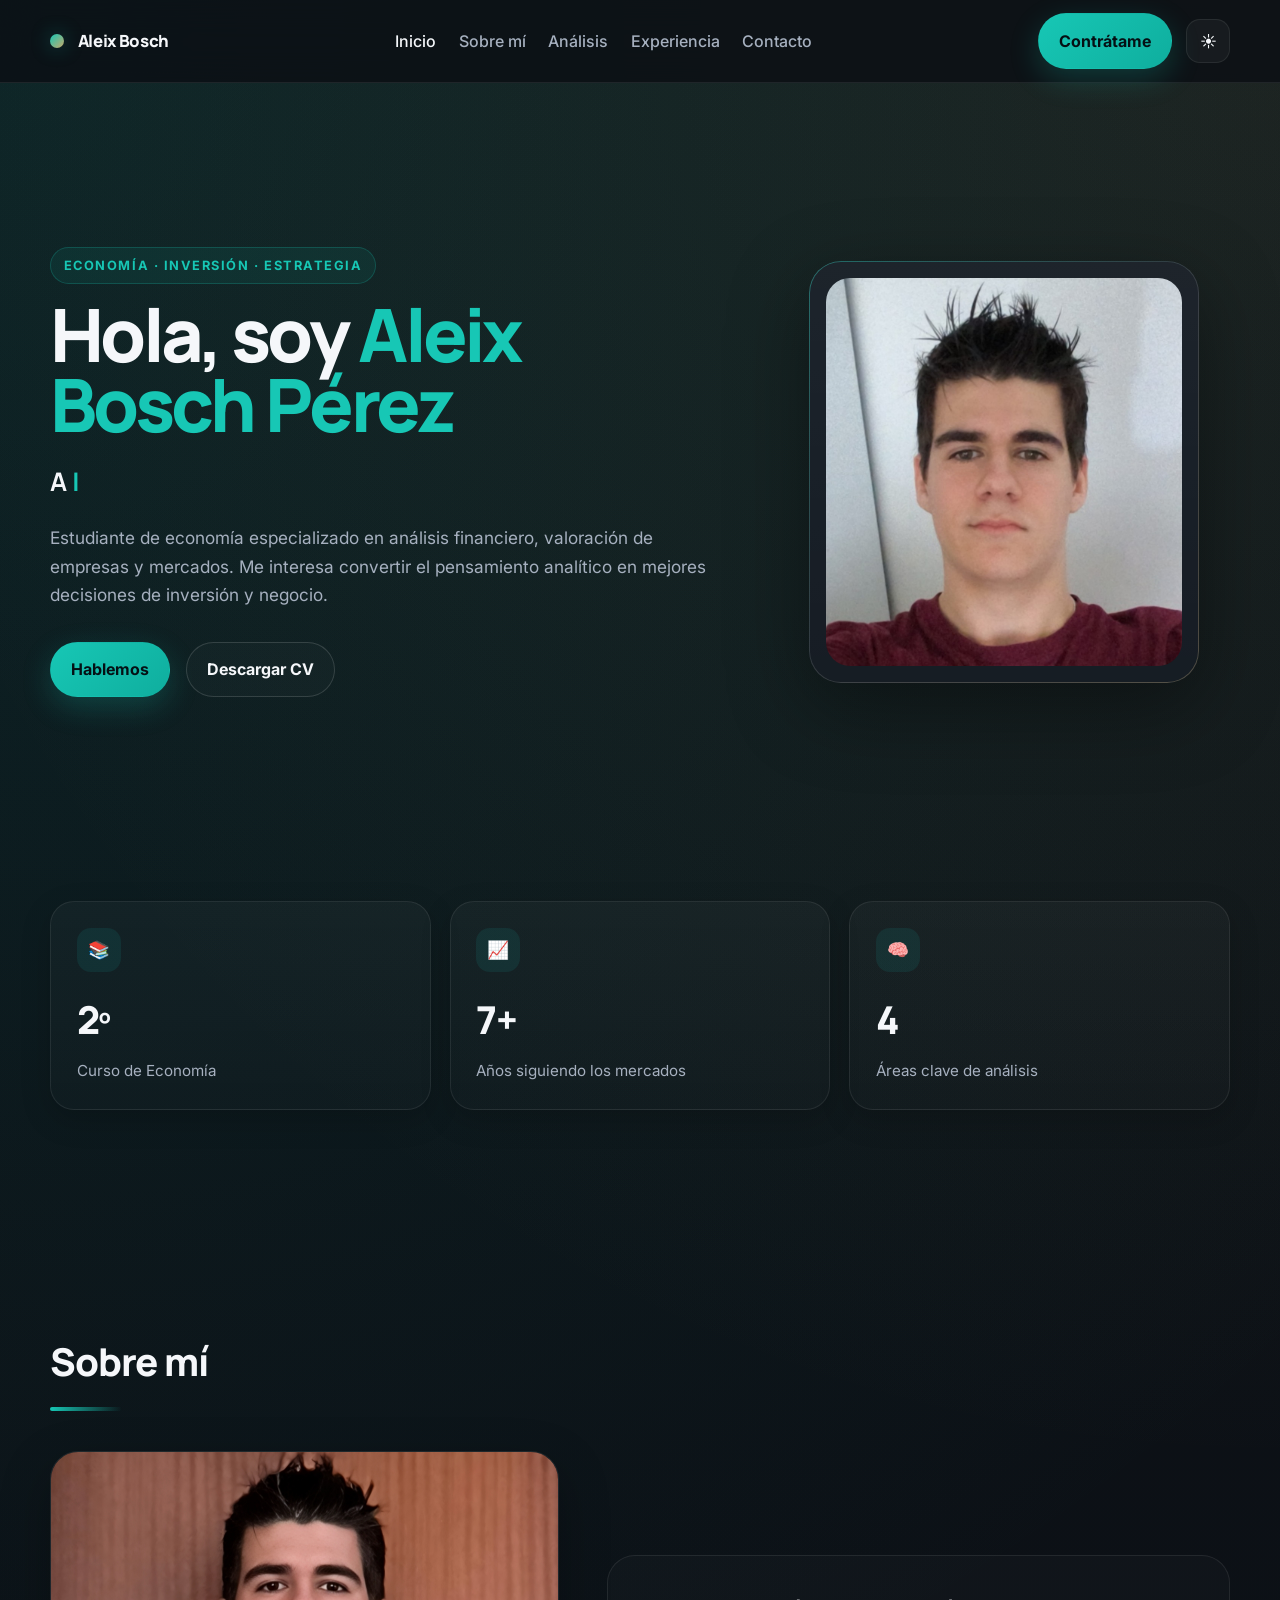
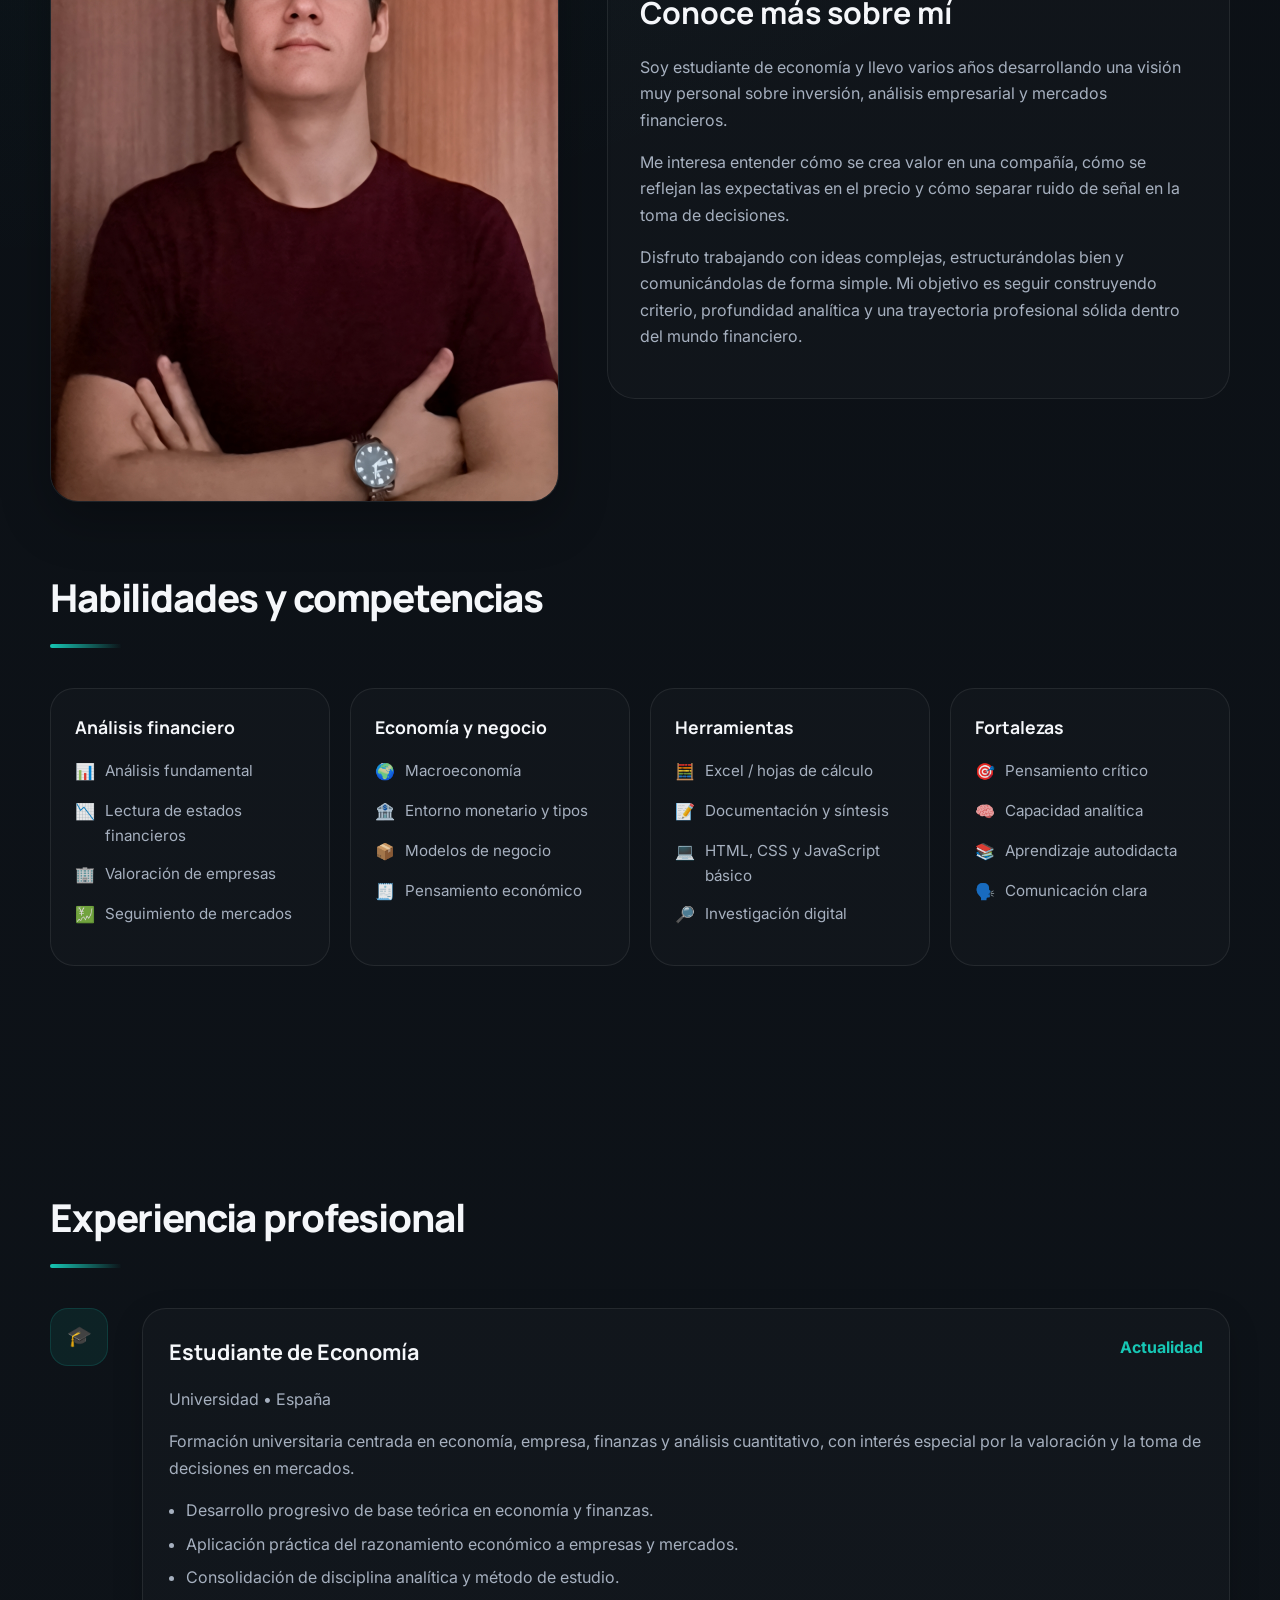
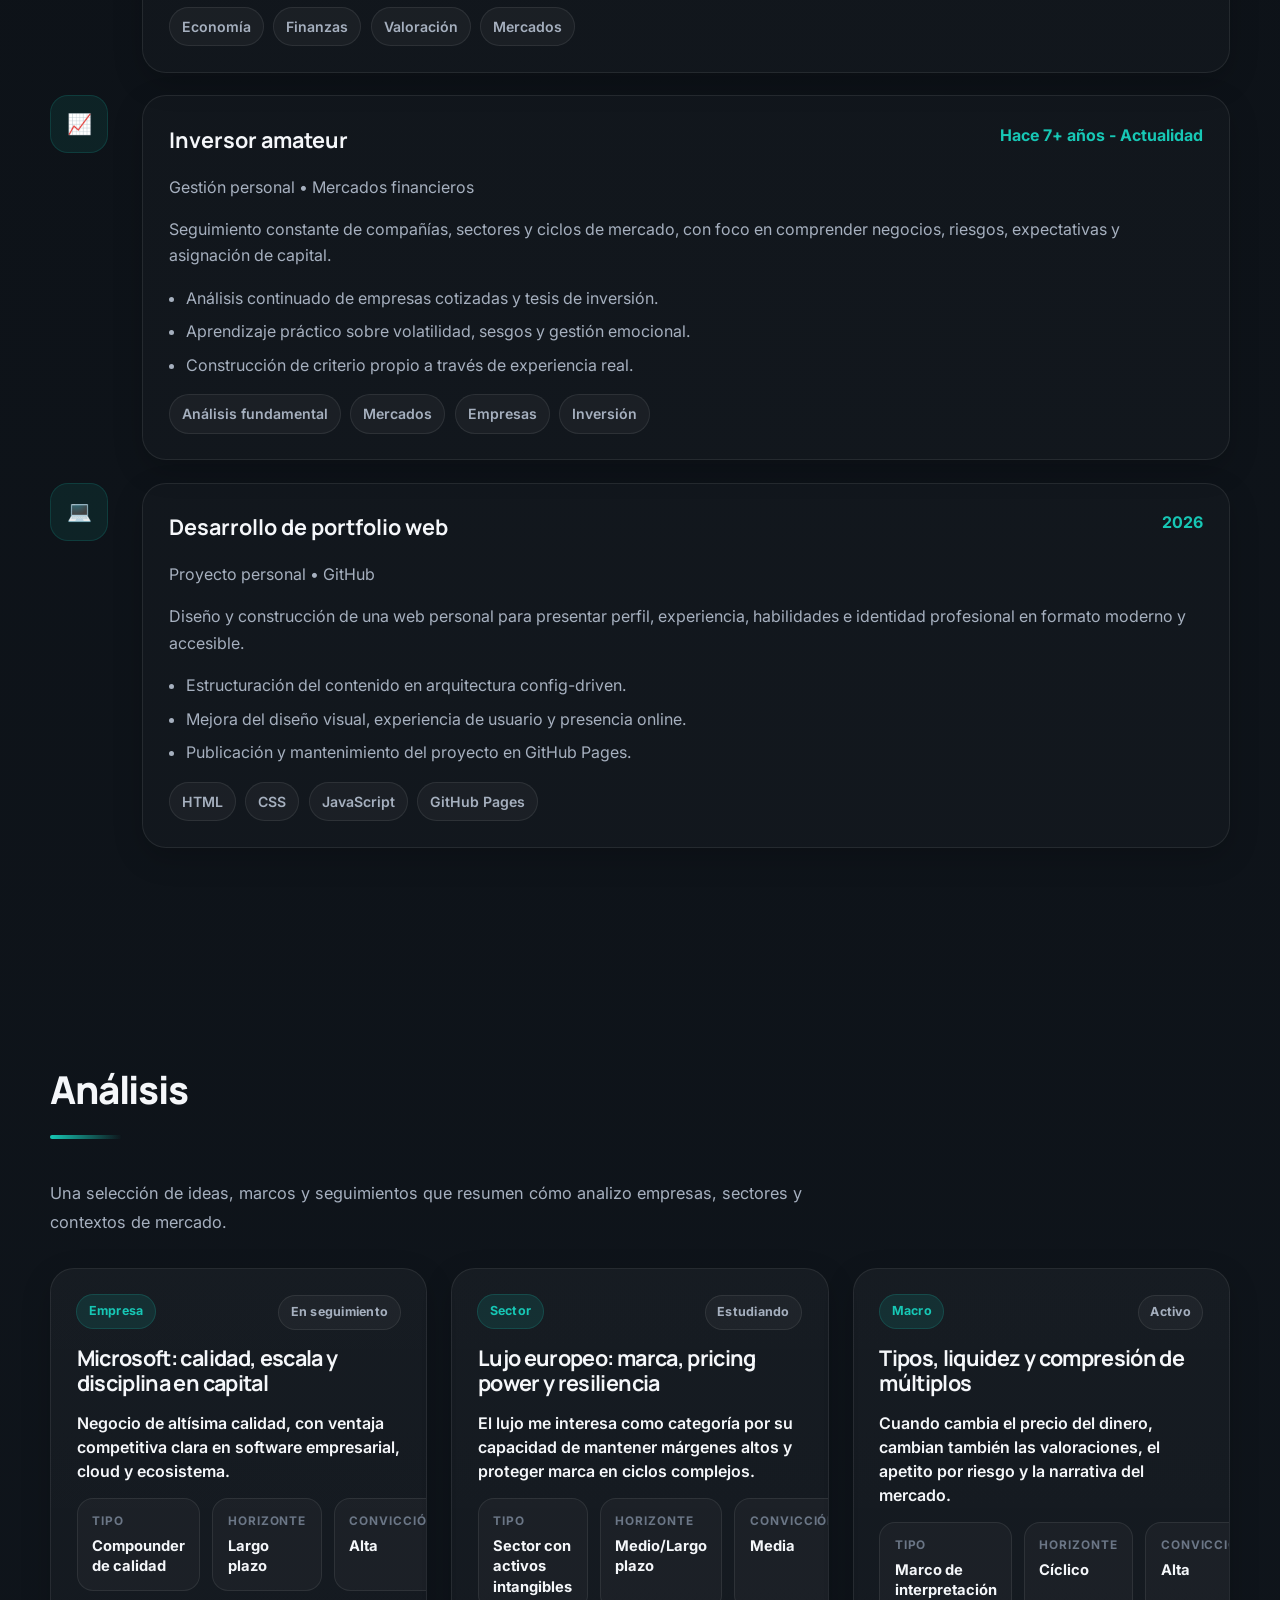
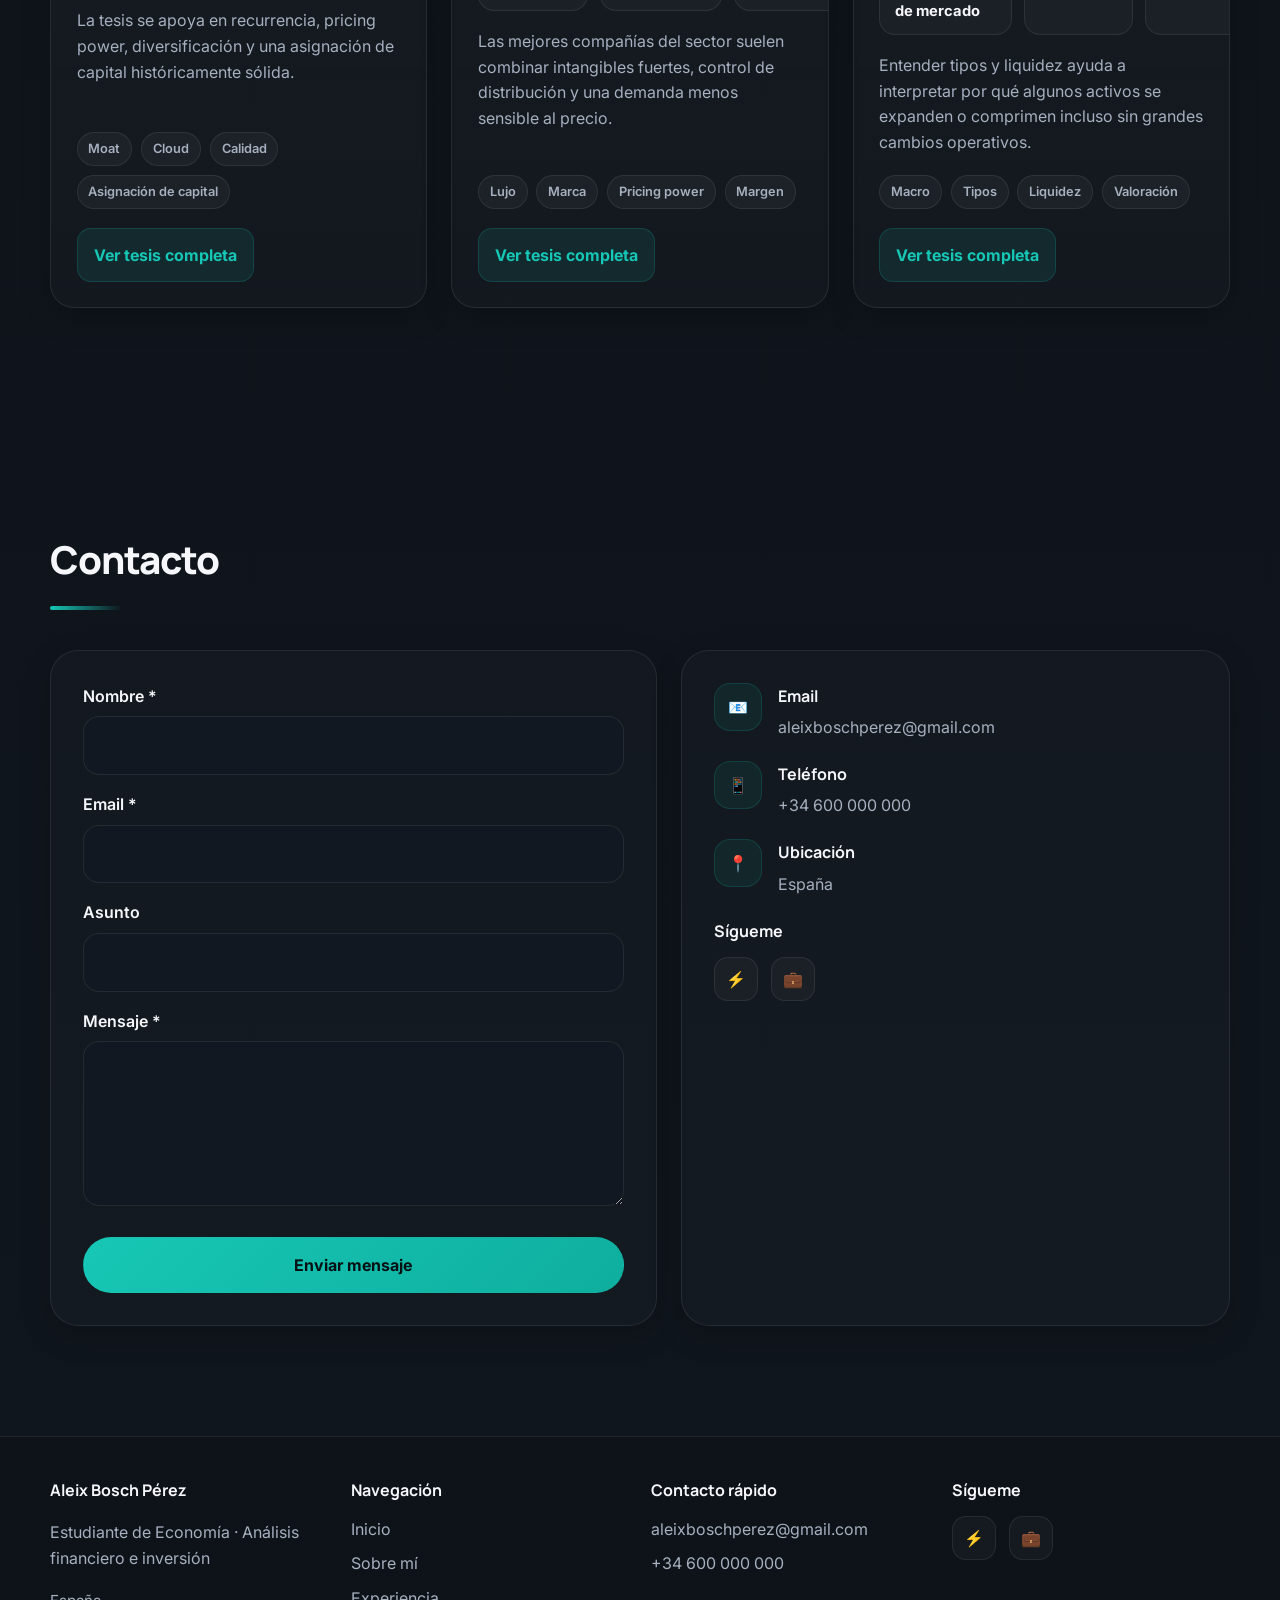
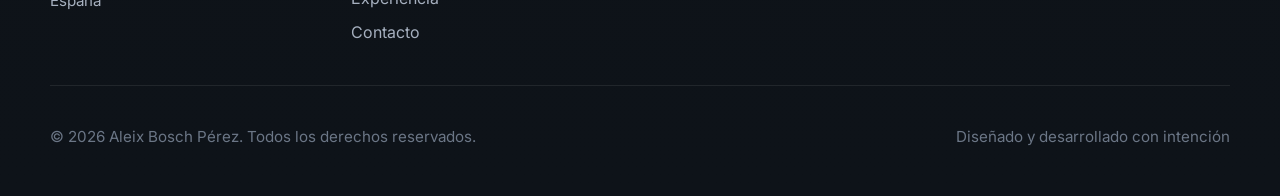
==== index.html @ f9248f11 "Add files via upload" ====
<!DOCTYPE html>
<html lang="es">
<head>
    <meta charset="UTF-8">
    <meta name="viewport" content="width=device-width, initial-scale=1.0">

    <!-- SEO -->
    <meta
        name="description"
        content="Aleix Bosch Pérez - Economista e Inversor especializado en análisis financiero, valoración de empresas y mercados."
    >
    <meta
        name="keywords"
        content="economista, inversor, análisis financiero, análisis fundamental, valoración de empresas, mercados financieros, portfolio, Aleix Bosch"
    >
    <meta name="author" content="Aleix Bosch Pérez">
    <meta name="robots" content="index, follow">

    <!-- Open Graph -->
    <meta property="og:title" content="Aleix Bosch Pérez - Economista e Inversor">
    <meta
        property="og:description"
        content="Portfolio profesional de Aleix Bosch Pérez. Economía, inversión, análisis empresarial y proyectos digitales."
    >
    <meta
        property="og:image"
        content="https://aleixbbpp.github.io/CURRICULUMWEB2/assets/images/avatar.jpg"
    >
    <meta property="og:url" content="https://aleixbbpp.github.io/CURRICULUMWEB2/">
    <meta property="og:type" content="website">
    <meta property="og:locale" content="es_ES">

    <!-- Twitter Card -->
    <meta name="twitter:card" content="summary_large_image">
    <meta name="twitter:title" content="Aleix Bosch Pérez - Portfolio Profesional">
    <meta
        name="twitter:description"
        content="Economista e inversor especializado en análisis financiero y mercados."
    >
    <meta
        name="twitter:image"
        content="https://aleixbbpp.github.io/CURRICULUMWEB2/assets/images/avatar.jpg"
    >

    <title>Aleix Bosch Pérez - Economista e Inversor | Portfolio Profesional</title>

    <!-- Google Fonts -->
    <link rel="preconnect" href="https://fonts.googleapis.com">
    <link rel="preconnect" href="https://fonts.gstatic.com" crossorigin>
    <link
        href="https://fonts.googleapis.com/css2?family=Inter:wght@400;500;600;700;800&family=Manrope:wght@500;600;700;800&display=swap"
        rel="stylesheet"
    >

    <!-- AOS -->
    <link href="https://unpkg.com/aos@2.3.1/dist/aos.css" rel="stylesheet">

    <!-- CSS -->
    <link rel="stylesheet" href="css/styles.css">
</head>
<body class="theme-premium">

    <!-- LOADER -->
    <div id="loader" class="loader" aria-hidden="true">
        <div class="spinner"></div>
    </div>

    <!-- PROGRESS BAR -->
    <div class="scroll-progress" id="scroll-progress"></div>

    <!-- NAVBAR -->
    <nav id="navbar" class="navbar">
        <div class="container">
            <a href="#home" class="logo" aria-label="Ir al inicio">
                <span class="logo-mark"></span>
                <span class="logo-text">Aleix Bosch</span>
            </a>

            <button
                class="menu-toggle"
                id="menu-toggle"
                aria-label="Abrir menú"
                aria-expanded="false"
                aria-controls="nav-menu"
            >
                <span></span>
                <span></span>
                <span></span>
            </button>

            <ul class="nav-menu" id="nav-menu">
                <li><a href="#home" class="nav-link">Inicio</a></li>
                <li><a href="#about" class="nav-link">Sobre mí</a></li>
                <li><a href="#analysis" class="nav-link">Análisis</a></li>
                <li><a href="#experience" class="nav-link">Experiencia</a></li>
                <li><a href="#contact" class="nav-link">Contacto</a></li>
            </ul>

            <div class="nav-actions">
                <a href="#contact" class="btn-nav-cta">Contrátame</a>
                <button class="theme-toggle" id="theme-toggle" aria-label="Cambiar tema">
                    <span class="theme-icon">🌙</span>
                </button>
            </div>
        </div>
    </nav>

    <!-- MAIN -->
    <main id="main-content">

        <!-- HERO -->
        <section id="home" class="section section-home">
            <div class="container">
                <div
                    class="hero-content"
                    id="hero-content"
                    data-aos="fade-up"
                    data-aos-duration="900"
                >
                    <!-- main.js renderiza aquí -->
                </div>
            </div>
        </section>

        <!-- STATS -->
        <section class="section section-stats">
            <div class="container">
                <div class="stats-grid" id="stats-grid">
                    <!-- main.js renderiza aquí -->
                </div>
            </div>
        </section>

        <!-- ABOUT -->
        <section id="about" class="section section-about">
            <div class="container">
                <h2 class="section-title" data-aos="fade-up">Sobre mí</h2>
                <div id="about-content">
                    <!-- main.js renderiza aquí -->
                </div>
            </div>
        </section>

        <!-- EXPERIENCE -->
        <section id="experience" class="section section-experience">
            <div class="container">
                <h2 class="section-title" data-aos="fade-up">Experiencia profesional</h2>
                <div id="experience-content">
                    <!-- main.js renderiza aquí -->
                </div>
            </div>
        </section>
        <!-- ANALYSIS -->
        <section id="analysis" class="section section-analysis">
            <div class="container">
                <h2 class="section-title" data-aos="fade-up">Análisis</h2>
                <div id="analysis-content">
                    <!-- main.js renderiza aquí -->
                </div>
            </div>
        </section>
        <!-- CONTACT -->
        <section id="contact" class="section section-contact">
            <div class="container">
                <h2 class="section-title" data-aos="fade-up">Contacto</h2>
                <div id="contact-content">
                    <!-- main.js renderiza aquí -->
                </div>
            </div>
        </section>

    </main>

    <!-- FOOTER -->
    <footer class="footer" id="footer">
        <!-- main.js renderiza aquí -->
    </footer>

    <!-- MODAL PROYECTO -->
    <div id="project-modal" class="modal" aria-hidden="true">
        <div class="modal-content">
            <button class="modal-close" id="modal-close" aria-label="Cerrar modal">&times;</button>
            <div id="modal-body">
                <!-- main.js renderiza aquí -->
            </div>
        </div>
    </div>

    <!-- BACK TO TOP -->
    <button class="back-to-top" id="back-to-top" aria-label="Volver arriba">
        ↑
    </button>

    <!-- SCRIPTS -->
    <script src="https://unpkg.com/aos@2.3.1/dist/aos.js"></script>
    <script src="js/config.js"></script>
    <script src="js/main.js"></script>
</body>
</html>
---- css/styles.css ----
:root {
    --radius-sm: 12px;
    --radius-md: 18px;
    --radius-lg: 28px;
    --radius-full: 999px;

    --container: 1180px;

    --space-xs: 0.5rem;
    --space-sm: 0.875rem;
    --space-md: 1.25rem;
    --space-lg: 2rem;
    --space-xl: 3rem;
    --space-2xl: 5rem;

    --font-display: 'Manrope', sans-serif;
    --font-body: 'Inter', sans-serif;

    --transition: 0.28s ease;
}
html[data-theme="dark"] {
    --color-bg: #0b0f14;
    --color-bg-soft: #10161d;
    --color-surface: #121821;
    --color-surface-2: #18212b;
    --color-surface-3: #1d2833;

    --color-text: #f5f7fa;
    --color-text-secondary: #a6b0bf;
    --color-text-muted: #6b7686;

    --color-primary: #17c7b5;
    --color-primary-hover: #10b3a3;
    --color-accent: #c8a96b;

    --color-border: rgba(255, 255, 255, 0.08);
    --color-border-strong: rgba(255, 255, 255, 0.14);

    --shadow-sm: 0 10px 30px rgba(0, 0, 0, 0.18);
    --shadow-md: 0 18px 50px rgba(0, 0, 0, 0.28);
    --shadow-lg: 0 24px 80px rgba(0, 0, 0, 0.38);

    --modal-bg: linear-gradient(180deg, rgba(18, 24, 33, 0.98), rgba(18, 24, 33, 0.96));
    --modal-hero-bg: linear-gradient(180deg, rgba(255,255,255,0.04), rgba(255,255,255,0.02)),
        radial-gradient(circle at top left, rgba(23, 199, 181, 0.09), transparent 38%);
    --modal-summary-card-bg: rgba(255,255,255,0.03);
    --modal-block-bg: rgba(255,255,255,0.025);
    --modal-close-bg: rgba(255, 255, 255, 0.05);
    --modal-close-bg-hover: rgba(255, 255, 255, 0.08);
}

html[data-theme="light"] {
    --color-bg: #f3f6f8;
    --color-bg-soft: #ffffff;
    --color-surface: #ffffff;
    --color-surface-2: #edf2f6;
    --color-surface-3: #e7edf2;

    --color-text: #0f1720;
    --color-text-secondary: #465363;
    --color-text-muted: #738091;

    --color-primary: #0f8f84;
    --color-primary-hover: #0c786f;
    --color-accent: #b28746;

    --color-border: rgba(15, 23, 32, 0.08);
    --color-border-strong: rgba(15, 23, 32, 0.14);

    --shadow-sm: 0 10px 24px rgba(15, 23, 32, 0.06);
    --shadow-md: 0 18px 40px rgba(15, 23, 32, 0.1);
    --shadow-lg: 0 24px 60px rgba(15, 23, 32, 0.14);

    --modal-bg: linear-gradient(180deg, rgba(255,255,255,0.99), rgba(255,255,255,0.97));
    --modal-hero-bg: linear-gradient(180deg, rgba(15,143,132,0.06), rgba(15,143,132,0.02)),
        radial-gradient(circle at top left, rgba(15, 143, 132, 0.07), transparent 38%);
    --modal-summary-card-bg: rgba(15,23,32,0.03);
    --modal-block-bg: rgba(15,23,32,0.025);
    --modal-close-bg: rgba(15, 23, 32, 0.05);
    --modal-close-bg-hover: rgba(15, 23, 32, 0.09);
}
html {
    scroll-behavior: smooth;
}

*,
*::before,
*::after {
    box-sizing: border-box;
}

body.theme-premium {
    margin: 0;
    font-family: var(--font-body);
    background:
        radial-gradient(circle at top left, color-mix(in srgb, var(--color-primary) 12%, transparent), transparent 28%),
        radial-gradient(circle at top right, color-mix(in srgb, var(--color-accent) 10%, transparent), transparent 22%),
        linear-gradient(180deg, var(--color-bg) 0%, var(--color-bg-soft) 100%);
    color: var(--color-text);
    line-height: 1.65;
    min-height: 100vh;
    transition: background var(--transition), color var(--transition);
}

img {
    max-width: 100%;
    display: block;
    height: auto;
}

a {
    color: inherit;
    text-decoration: none;
}

button,
input,
textarea {
    font: inherit;
}

ul,
ol {
    margin: 0;
    padding: 0;
}

.container {
    width: min(100% - 2rem, var(--container));
    margin: 0 auto;
}

.section {
    position: relative;
    padding: 110px 0;
}

.section-title {
    font-family: var(--font-display);
    font-size: clamp(2rem, 3vw, 3rem);
    font-weight: 800;
    letter-spacing: -0.03em;
    margin: 0 0 2.5rem;
    text-align: left;
}

.section-title::after {
    content: "";
    display: block;
    width: 72px;
    height: 4px;
    margin-top: 14px;
    border-radius: 999px;
    background: linear-gradient(90deg, var(--color-primary), transparent);
}

.highlight {
    color: var(--color-primary);
}

/* ====================================
   LOADER
==================================== */
.loader {
    position: fixed;
    inset: 0;
    background: rgba(11, 15, 20, 0.96);
    display: grid;
    place-items: center;
    z-index: 9999;
    transition: opacity 0.4s ease, visibility 0.4s ease;
}

.loader.hidden {
    opacity: 0;
    visibility: hidden;
}

.spinner {
    width: 54px;
    height: 54px;
    border-radius: 50%;
    border: 3px solid rgba(255, 255, 255, 0.08);
    border-top-color: var(--color-primary);
    animation: spin 0.8s linear infinite;
}

/* ====================================
   NAVBAR
==================================== */
.navbar {
    position: sticky;
    top: 0;
    z-index: 1000;
    background: color-mix(in srgb, var(--color-bg) 82%, transparent);
    border-bottom: 1px solid var(--color-border);
    backdrop-filter: blur(18px);
    -webkit-backdrop-filter: blur(18px);
    transition: background var(--transition), border-color var(--transition), box-shadow var(--transition);
}

.navbar.scrolled {
    background: color-mix(in srgb, var(--color-bg) 92%, transparent);
    box-shadow: var(--shadow-sm);
}

.navbar .container {
    min-height: 82px;
    display: flex;
    align-items: center;
    justify-content: space-between;
    gap: 1rem;
}

.logo {
    display: inline-flex;
    align-items: center;
    gap: 0.85rem;
    font-family: var(--font-display);
    font-weight: 800;
    font-size: 1.05rem;
    letter-spacing: -0.02em;
}

.logo-mark {
    width: 14px;
    height: 14px;
    border-radius: 50%;
    background: linear-gradient(135deg, var(--color-primary), var(--color-accent));
    box-shadow: 0 0 20px rgba(23, 199, 181, 0.35);
    flex-shrink: 0;
}

.logo-text {
    color: var(--color-text);
}

.nav-menu {
    display: flex;
    align-items: center;
    gap: 1.4rem;
    list-style: none;
}

.nav-link {
    color: var(--color-text-secondary);
    font-weight: 500;
    transition: color var(--transition);
    position: relative;
}

.nav-link:hover,
.nav-link.active {
    color: var(--color-text);
}

.nav-actions {
    display: flex;
    align-items: center;
    gap: 0.85rem;
}

.btn-nav-cta,
.btn,
button.btn {
    display: inline-flex;
    align-items: center;
    justify-content: center;
    gap: 0.5rem;
    min-height: 46px;
    padding: 0.85rem 1.25rem;
    border-radius: var(--radius-full);
    font-weight: 700;
    border: 1px solid transparent;
    transition:
        transform var(--transition),
        background var(--transition),
        border-color var(--transition),
        color var(--transition),
        box-shadow var(--transition);
    cursor: pointer;
}

.btn-nav-cta,
.btn-primary {
    background: linear-gradient(135deg, var(--color-primary), #0fae9e);
    color: #051014;
    box-shadow: 0 10px 30px rgba(23, 199, 181, 0.22);
}

.btn-nav-cta:hover,
.btn-primary:hover {
    transform: translateY(-2px);
    background: linear-gradient(135deg, #22dbc7, var(--color-primary-hover));
}

.btn-secondary {
    background: rgba(255, 255, 255, 0.02);
    color: var(--color-text);
    border-color: var(--color-border-strong);
}

.btn-secondary:hover {
    transform: translateY(-2px);
    background: rgba(255, 255, 255, 0.04);
    border-color: rgba(255, 255, 255, 0.22);
}

.theme-toggle,
.menu-toggle {
    background: rgba(255, 255, 255, 0.04);
    border: 1px solid var(--color-border);
    color: var(--color-text);
    border-radius: 14px;
}

.theme-toggle {
    width: 44px;
    height: 44px;
    display: grid;
    place-items: center;
}

.theme-icon {
    line-height: 1;
}

/* ====================================
   HERO
==================================== */
.section-home {
    padding-top: 70px;
    min-height: calc(100vh - 82px);
    display: flex;
    align-items: center;
}

.hero-shell {
    display: grid;
    grid-template-columns: 1.2fr 0.8fr;
    gap: 3rem;
    align-items: center;
}

.hero-kicker {
    display: inline-block;
    margin-bottom: 1rem;
    padding: 0.45rem 0.8rem;
    border-radius: var(--radius-full);
    border: 1px solid rgba(23, 199, 181, 0.22);
    background: rgba(23, 199, 181, 0.08);
    color: var(--color-primary);
    font-size: 0.8rem;
    font-weight: 700;
    letter-spacing: 0.12em;
}

.hero-greeting {
    font-family: var(--font-display);
    font-size: clamp(2.9rem, 6vw, 4.6rem);
    line-height: 0.95;
    font-weight: 800;
    letter-spacing: -0.05em;
    margin: 0 0 1rem;
    max-width: 11ch;
}

.hero-title {
    font-family: var(--font-display);
    font-size: clamp(1.3rem, 2vw, 1.85rem);
    color: var(--color-text-secondary);
    margin-bottom: 1.3rem;
    min-height: 2.2rem;
}

.typing-text {
    color: var(--color-text);
}

.cursor {
    display: inline-block;
    color: var(--color-primary);
    animation: blink 1s step-end infinite;
}

.hero-tagline {
    max-width: 62ch;
    font-size: 1.08rem;
    color: var(--color-text-secondary);
    margin-bottom: 2rem;
}

.hero-cta {
    display: flex;
    flex-wrap: wrap;
    gap: 1rem;
    margin-top: 1.4rem;
}

.hero-visual {
    display: flex;
    justify-content: center;
}

.hero-avatar-wrap {
    width: min(100%, 390px);
    aspect-ratio: 1 / 1.08;
    padding: 1rem;
    border-radius: 32px;
    background:
        linear-gradient(180deg, rgba(255,255,255,0.05), rgba(255,255,255,0.02)),
        rgba(18, 24, 33, 0.92);
    border: 1px solid var(--color-border);
    box-shadow: var(--shadow-lg);
    position: relative;
}

.hero-avatar-wrap::before {
    content: "";
    position: absolute;
    inset: -1px;
    border-radius: inherit;
    padding: 1px;
    background: linear-gradient(
        135deg,
        rgba(23, 199, 181, 0.4),
        rgba(255, 255, 255, 0.05),
        rgba(200, 169, 107, 0.25)
    );
    -webkit-mask: linear-gradient(#fff 0 0) content-box, linear-gradient(#fff 0 0);
    -webkit-mask-composite: xor;
            mask-composite: exclude;
}

.hero-avatar-wrap img {
    width: 100%;
    height: 100%;
    object-fit: cover;
    border-radius: 24px;
}

/* ====================================
   STATS
==================================== */
.section-stats {
    padding-top: 0;
}

.stats-grid {
    display: grid;
    grid-template-columns: repeat(3, 1fr);
    gap: 1.2rem;
}

.stat-card {
    padding: 1.6rem;
    background: linear-gradient(180deg, rgba(255,255,255,0.03), rgba(255,255,255,0.015));
    border: 1px solid var(--color-border);
    border-radius: 24px;
    box-shadow: var(--shadow-sm);
    transition: transform var(--transition), border-color var(--transition), box-shadow var(--transition);
}

.stat-card:hover {
    transform: translateY(-6px);
    border-color: rgba(23, 199, 181, 0.24);
    box-shadow: var(--shadow-md);
}

.stat-icon {
    display: inline-flex;
    width: 44px;
    height: 44px;
    align-items: center;
    justify-content: center;
    border-radius: 14px;
    background: rgba(23, 199, 181, 0.1);
    margin-bottom: 1rem;
    font-size: 1.1rem;
}

.stat-number {
    display: block;
    font-family: var(--font-display);
    font-size: clamp(2rem, 3vw, 3rem);
    font-weight: 800;
    letter-spacing: -0.04em;
    color: var(--color-text);
    margin-bottom: 0.35rem;
}

.stat-label {
    color: var(--color-text-secondary);
    font-size: 0.95rem;
}

/* ====================================
   ABOUT
==================================== */
.about-grid {
    display: grid;
    grid-template-columns: 0.9fr 1.1fr;
    gap: 3rem;
    align-items: center;
}

.about-image {
    position: relative;
}

.about-image img {
    width: 100%;
    border-radius: 28px;
    border: 1px solid var(--color-border);
    box-shadow: var(--shadow-md);
    object-fit: cover;
}

.about-text {
    background: rgba(255, 255, 255, 0.02);
    border: 1px solid var(--color-border);
    border-radius: 28px;
    padding: 2rem;
}

.about-text h3 {
    font-family: var(--font-display);
    font-size: 1.9rem;
    margin: 0 0 1rem;
}

.about-text p {
    color: var(--color-text-secondary);
    margin-bottom: 1rem;
}

.skills-section {
    margin-top: 4rem;
}

.skills-categories-grid {
    display: grid;
    grid-template-columns: repeat(4, 1fr);
    gap: 1.25rem;
}

.skill-category-card {
    background: rgba(255, 255, 255, 0.02);
    border: 1px solid var(--color-border);
    border-radius: 24px;
    padding: 1.5rem;
    transition: transform var(--transition), border-color var(--transition), box-shadow var(--transition);
}

.skill-category-card:hover {
    transform: translateY(-4px);
    border-color: rgba(23, 199, 181, 0.2);
    box-shadow: var(--shadow-sm);
}

.skill-category-title {
    font-family: var(--font-display);
    font-size: 1.1rem;
    margin: 0 0 1rem;
}

.skill-list {
    list-style: none;
}

.skill-list-item {
    display: flex;
    align-items: flex-start;
    gap: 0.65rem;
    color: var(--color-text-secondary);
    margin-bottom: 0.85rem;
}

.skill-icon {
    opacity: 0.9;
}

.skill-name {
    font-size: 0.95rem;
}

/* ====================================
   EXPERIENCE
==================================== */
.experience-timeline {
    position: relative;
    display: grid;
    gap: 1.4rem;
}

.experience-item {
    display: grid;
    grid-template-columns: 72px 1fr;
    gap: 1.25rem;
    align-items: start;
}

.experience-icon {
    width: 58px;
    height: 58px;
    border-radius: 18px;
    display: grid;
    place-items: center;
    background: rgba(23, 199, 181, 0.09);
    border: 1px solid rgba(23, 199, 181, 0.16);
    font-size: 1.25rem;
}

.experience-content {
    background: rgba(255, 255, 255, 0.02);
    border: 1px solid var(--color-border);
    border-radius: 24px;
    padding: 1.6rem;
    box-shadow: var(--shadow-sm);
}

.experience-header {
    display: flex;
    align-items: flex-start;
    justify-content: space-between;
    gap: 1rem;
    margin-bottom: 0.5rem;
}

.experience-title {
    font-family: var(--font-display);
    font-size: 1.35rem;
    margin: 0;
}

.experience-period {
    color: var(--color-primary);
    font-weight: 700;
    white-space: nowrap;
}

.experience-company,
.experience-description {
    color: var(--color-text-secondary);
}

.experience-company {
    margin-bottom: 0.8rem;
}

.experience-achievements {
    margin: 1rem 0 0;
    padding-left: 1.1rem;
    color: var(--color-text-secondary);
}

.experience-achievements li {
    margin-bottom: 0.45rem;
}

.experience-tags {
    display: flex;
    flex-wrap: wrap;
    gap: 0.6rem;
    margin-top: 1rem;
}

.experience-tag {
    display: inline-flex;
    align-items: center;
    min-height: 34px;
    padding: 0.45rem 0.75rem;
    border-radius: var(--radius-full);
    background: rgba(255, 255, 255, 0.04);
    border: 1px solid var(--color-border);
    color: var(--color-text-secondary);
    font-size: 0.88rem;
    font-weight: 600;
}

/* ====================================
   CONTACT
==================================== */
.contact-grid {
    display: grid;
    grid-template-columns: 1.05fr 0.95fr;
    gap: 1.5rem;
}

.contact-form,
.contact-info {
    background: rgba(255, 255, 255, 0.02);
    border: 1px solid var(--color-border);
    border-radius: 28px;
    padding: 2rem;
    box-shadow: var(--shadow-sm);
}

.form-group {
    margin-bottom: 1rem;
}

.form-group label {
    display: inline-block;
    margin-bottom: 0.45rem;
    font-weight: 600;
    color: var(--color-text);
}

.form-group input,
.form-group textarea {
    width: 100%;
    border: 1px solid var(--color-border);
    background: var(--color-surface);
    color: var(--color-text);
    border-radius: 16px;
    padding: 0.95rem 1rem;
    outline: none;
    transition: border-color var(--transition), box-shadow var(--transition), background var(--transition);
}

.form-group input:focus,
.form-group textarea:focus {
    border-color: rgba(23, 199, 181, 0.5);
    box-shadow: 0 0 0 4px rgba(23, 199, 181, 0.12);
}

.form-group textarea {
    resize: vertical;
    min-height: 140px;
}

.btn-submit {
    width: 100%;
    background: linear-gradient(135deg, var(--color-primary), #0fae9e);
    color: #051014;
    font-weight: 800;
    margin-top: 0.5rem;
    border: none;
}

.contact-info-item {
    display: flex;
    gap: 1rem;
    align-items: flex-start;
    margin-bottom: 1.3rem;
}

.contact-icon {
    width: 48px;
    height: 48px;
    display: grid;
    place-items: center;
    border-radius: 16px;
    background: rgba(23, 199, 181, 0.08);
    border: 1px solid rgba(23, 199, 181, 0.16);
    flex-shrink: 0;
}

.contact-details h4,
.contact-social h4 {
    margin: 0 0 0.3rem;
    font-family: var(--font-display);
}

.contact-details a,
.contact-details p {
    color: var(--color-text-secondary);
    margin: 0;
}

.social-links {
    display: flex;
    flex-wrap: wrap;
    gap: 0.8rem;
    margin-top: 0.8rem;
}

.social-link {
    width: 44px;
    height: 44px;
    display: grid;
    place-items: center;
    border-radius: 14px;
    background: rgba(255, 255, 255, 0.03);
    border: 1px solid var(--color-border);
    transition: transform var(--transition), border-color var(--transition), background var(--transition);
}

.social-link:hover {
    transform: translateY(-2px);
    border-color: rgba(23, 199, 181, 0.3);
    background: rgba(23, 199, 181, 0.08);
}

/* ====================================
   FOOTER
==================================== */
.footer {
    border-top: 1px solid var(--color-border);
    padding: 2.5rem 0 2rem;
    background: rgba(0, 0, 0, 0.14);
}

.footer-content {
    display: grid;
    grid-template-columns: repeat(4, 1fr);
    gap: 1.4rem;
}

.footer-section h4 {
    font-family: var(--font-display);
    margin: 0 0 0.8rem;
}

.footer-section p,
.footer-links li,
.footer-links a {
    color: var(--color-text-secondary);
}

.footer-links {
    list-style: none;
}

.footer-links li {
    margin-bottom: 0.5rem;
}

.footer-bottom {
    margin-top: 2rem;
    padding-top: 1.4rem;
    border-top: 1px solid var(--color-border);
    display: flex;
    justify-content: space-between;
    gap: 1rem;
    flex-wrap: wrap;
    color: var(--color-text-muted);
    font-size: 0.95rem;
}

/* ====================================
   MODAL BASE
==================================== */
.modal {
    position: fixed;
    inset: 0;
    background: rgba(5, 10, 15, 0.76);
    display: none;
    align-items: center;
    justify-content: center;
    padding: 1rem;
    z-index: 1200;
    backdrop-filter: blur(10px);
    -webkit-backdrop-filter: blur(10px);
}

.modal.open {
    display: flex;
}

.modal-content {
    width: min(100%, 880px);
    max-height: 88vh;
    overflow-y: auto;
    background: var(--modal-bg);
    border: 1px solid var(--color-border);
    border-radius: 28px;
    padding: 2rem;
    box-shadow: var(--shadow-lg);
    position: relative;
    color: var(--color-text);
}

.modal-close {
    position: absolute;
    top: 1rem;
    right: 1rem;
    width: 42px;
    height: 42px;
    border: none;
    border-radius: 14px;
    background: var(--modal-close-bg);
    color: var(--color-text);
    cursor: pointer;
    transition: background var(--transition), transform var(--transition);
}

.modal-close:hover {
    background: var(--modal-close-bg-hover);
    transform: scale(1.04);
}

/* ====================================
   PREMIUM MODAL POLISH
==================================== */
.analysis-modal-content {
    padding-top: 0.5rem;
}

.analysis-modal-hero {
    position: relative;
    padding: 1.2rem 1.2rem 1.35rem;
    margin-bottom: 1.4rem;
    border-radius: 22px;
    background: var(--modal-hero-bg);
    border: 1px solid var(--color-border);
}

.analysis-modal-hero-top {
    display: flex;
    gap: 0.75rem;
    flex-wrap: wrap;
    margin-bottom: 1rem;
}

.analysis-modal-head {
    display: flex;
    gap: 0.75rem;
    flex-wrap: wrap;
    margin-bottom: 1rem;
}

.analysis-modal-title {
    margin: 0 0 0.85rem;
    font-family: var(--font-display);
    font-size: clamp(1.8rem, 3vw, 2.6rem);
    line-height: 1.05;
    letter-spacing: -0.04em;
    color: var(--color-text);
}

.analysis-modal-thesis {
    margin: 0 0 1.5rem;
    max-width: 60ch;
    color: var(--color-text);
    font-size: 1.02rem;
    font-weight: 600;
    line-height: 1.7;
}

.analysis-summary-grid {
    display: grid;
    grid-template-columns: repeat(2, minmax(0, 1fr));
    gap: 0.9rem;
    margin: 0 0 1.5rem;
}

.analysis-summary-card {
    padding: 1rem 1rem 1.05rem;
    border-radius: 18px;
    background: var(--modal-summary-card-bg);
    border: 1px solid var(--color-border);
    box-shadow: inset 0 1px 0 rgba(255,255,255,0.02);
}

.analysis-summary-label {
    display: block;
    margin-bottom: 0.35rem;
    font-size: 0.74rem;
    text-transform: uppercase;
    letter-spacing: 0.1em;
    color: var(--color-text-muted);
    font-weight: 700;
}

.analysis-summary-value {
    display: block;
    color: var(--color-text);
    font-weight: 700;
    line-height: 1.45;
}

.analysis-modal-block {
    padding: 1.15rem 1.15rem 1.25rem;
    margin-bottom: 1rem;
    border-radius: 20px;
    background: var(--modal-block-bg);
    border: 1px solid var(--color-border);
}

.analysis-modal-dual {
    display: grid;
    grid-template-columns: 1fr 1fr;
    gap: 1rem;
    margin-bottom: 1rem;
}

.analysis-modal-section {
    margin-bottom: 1.5rem;
}

.analysis-modal-section h3 {
    margin: 0 0 0.85rem;
    font-family: var(--font-display);
    font-size: 1.08rem;
    color: var(--color-text);
    letter-spacing: -0.02em;
}

.analysis-modal-section p {
    margin: 0 0 0.95rem;
    color: var(--color-text-secondary);
    line-height: 1.75;
    max-width: 68ch;
}

.analysis-risk-list {
    margin: 0;
    padding-left: 1.1rem;
    color: var(--color-text-secondary);
}

.analysis-risk-list li {
    margin-bottom: 0.65rem;
    line-height: 1.65;
}

.analysis-conclusion-box {
    margin-top: 0.4rem;
    padding: 1.2rem 1.2rem 1.25rem;
    border-radius: 22px;
    background:
        linear-gradient(180deg, rgba(23, 199, 181, 0.07), rgba(23, 199, 181, 0.03)),
        rgba(255,255,255,0.02);
    border: 1px solid rgba(23, 199, 181, 0.18);
}

.analysis-conclusion-label {
    display: inline-block;
    margin-bottom: 0.6rem;
    font-size: 0.78rem;
    text-transform: uppercase;
    letter-spacing: 0.1em;
    color: var(--color-primary);
    font-weight: 800;
}

.analysis-conclusion-box p {
    margin: 0;
    color: var(--color-text);
    font-weight: 600;
    line-height: 1.7;
}

.analysis-tags-large {
    margin-top: 1.2rem;
}
/* ====================================
   PROGRESS BAR
==================================== */
.scroll-progress {
    position: fixed;
    top: 0;
    left: 0;
    height: 3px;
    width: 0;
    background: linear-gradient(90deg, var(--color-primary), var(--color-accent));
    z-index: 1300;
}

/* ====================================
   BACK TO TOP
==================================== */
.back-to-top {
    position: fixed;
    right: 22px;
    bottom: 22px;
    width: 52px;
    height: 52px;
    display: grid;
    place-items: center;
    border: none;
    border-radius: 18px;
    background: linear-gradient(135deg, var(--color-primary), #0fae9e);
    color: #051014;
    font-size: 1.2rem;
    font-weight: 800;
    box-shadow: var(--shadow-md);
    opacity: 0;
    visibility: hidden;
    transform: translateY(12px);
    transition: all var(--transition);
    z-index: 999;
    cursor: pointer;
}

.back-to-top.visible {
    opacity: 1;
    visibility: visible;
    transform: translateY(0);
}

/* ====================================
   MENU TOGGLE
==================================== */
.menu-toggle {
    display: none;
    width: 46px;
    height: 46px;
    padding: 0;
    position: relative;
    cursor: pointer;
}

.menu-toggle span {
    position: absolute;
    left: 12px;
    width: 22px;
    height: 2px;
    background: var(--color-text);
    transition: transform var(--transition), opacity var(--transition);
}

.menu-toggle span:nth-child(1) { top: 15px; }
.menu-toggle span:nth-child(2) { top: 22px; }
.menu-toggle span:nth-child(3) { top: 29px; }

.menu-toggle.active span:nth-child(1) {
    transform: translateY(7px) rotate(45deg);
}

.menu-toggle.active span:nth-child(2) {
    opacity: 0;
}

.menu-toggle.active span:nth-child(3) {
    transform: translateY(-7px) rotate(-45deg);
}

/* ====================================
   ANIMACIONES
==================================== */
@keyframes spin {
    to {
        transform: rotate(360deg);
    }
}

@keyframes blink {
    0%, 100% {
        opacity: 1;
    }
    50% {
        opacity: 0;
    }
}

/* ====================================
   AOS AJUSTES SUAVES
==================================== */
[data-aos="fade-up"] {
    transition-property: opacity, transform !important;
}

/* ====================================
   RESPONSIVE
==================================== */
@media (max-width: 1100px) {
    .hero-shell,
    .about-grid,
    .contact-grid {
        grid-template-columns: 1fr;
    }

    .skills-categories-grid {
        grid-template-columns: repeat(2, 1fr);
    }

    .footer-content {
        grid-template-columns: repeat(2, 1fr);
    }

    .analysis-grid {
        grid-template-columns: 1fr;
    }

    .hero-greeting {
        max-width: none;
    }
    .analysis-metrics,
    .analysis-summary-grid {
    grid-template-columns: 1fr;
    }
}

@media (max-width: 860px) {
    .navbar .container {
        flex-wrap: wrap;
        padding: 0.8rem 0;
    }

    .menu-toggle {
        display: inline-flex;
        align-items: center;
        justify-content: center;
    }

    .nav-menu {
        width: 100%;
        display: none;
        flex-direction: column;
        align-items: flex-start;
        padding: 1rem 0 0.4rem;
        gap: 1rem;
    }

    .nav-menu.active {
        display: flex;
    }

    .nav-actions {
        margin-left: auto;
    }

    .stats-grid,
    .skills-categories-grid,
    .footer-content {
        grid-template-columns: 1fr;
    }

    .experience-item {
        grid-template-columns: 1fr;
    }

    .experience-icon {
        width: 52px;
        height: 52px;
    }

    .experience-header {
        flex-direction: column;
        align-items: flex-start;
    }
    .analysis-modal-dual,
    .analysis-summary-grid {
        grid-template-columns: 1fr;
    }

    .analysis-modal-title {
        max-width: none;
    }
}

@media (max-width: 640px) {
    .section {
        padding: 88px 0;
    }

    .hero-cta {
        flex-direction: column;
        align-items: stretch;
    }

    .btn,
    .btn-nav-cta,
    .btn-submit {
        width: 100%;
    }

    .about-text,
    .contact-form,
    .contact-info,
    .experience-content,
    .stat-card,
    .skill-category-card,
    .modal-content {
        padding: 1.3rem;
    }

    .footer-bottom {
        flex-direction: column;
    }

    .hero-avatar-wrap {
        width: min(100%, 320px);
    }
    .modal-content {
    padding: 1.3rem;
    }

    .analysis-card {
    padding: 1.25rem;
    }
     .analysis-modal-hero,
    .analysis-modal-block,
    .analysis-conclusion-box,
    .analysis-summary-card {
        padding: 1rem;
    }
  }
/* ====================================
   ANALYSIS
==================================== */
.section-analysis {
    padding-top: 100px;
}

.analysis-grid {
    display: grid;
    grid-template-columns: repeat(3, minmax(0, 1fr));
    gap: 1.5rem;
    align-items: stretch;
}

.analysis-card {
    display: flex;
    flex-direction: column;
    justify-content: space-between;
    min-height: 100%;
    padding: 1.6rem;
    background: linear-gradient(180deg, rgba(255,255,255,0.035), rgba(255,255,255,0.02));
    border: 1px solid var(--color-border);
    border-radius: 24px;
    box-shadow: var(--shadow-sm);
    transition:
        transform var(--transition),
        border-color var(--transition),
        box-shadow var(--transition),
        background var(--transition);
    cursor: pointer;
    outline: none;
    position: relative;
    overflow: hidden;
}

.analysis-card::before {
    content: "";
    position: absolute;
    inset: 0;
    background: linear-gradient(135deg, rgba(23, 199, 181, 0.06), transparent 42%);
    opacity: 0;
    transition: opacity var(--transition);
    pointer-events: none;
}

.analysis-card:hover,
.analysis-card:focus-visible {
    transform: translateY(-8px);
    border-color: rgba(23, 199, 181, 0.22);
    box-shadow: var(--shadow-md);
    background: linear-gradient(180deg, rgba(255,255,255,0.045), rgba(255,255,255,0.025));
}

.analysis-card:hover::before,
.analysis-card:focus-visible::before {
    opacity: 1;
}

.analysis-card-top {
    display: flex;
    justify-content: space-between;
    align-items: center;
    gap: 0.75rem;
    flex-wrap: wrap;
    margin-bottom: 1rem;
}

.analysis-category,
.analysis-status {
    display: inline-flex;
    align-items: center;
    justify-content: center;
    min-height: 32px;
    padding: 0.38rem 0.72rem;
    border-radius: var(--radius-full);
    font-size: 0.78rem;
    font-weight: 700;
    letter-spacing: 0.02em;
    white-space: nowrap;
}

.analysis-category {
    background: rgba(23, 199, 181, 0.12);
    color: var(--color-primary);
    border: 1px solid rgba(23, 199, 181, 0.18);
}

.analysis-status {
    background: rgba(255, 255, 255, 0.04);
    color: var(--color-text-secondary);
    border: 1px solid var(--color-border);
}

.analysis-title {
    margin: 0 0 1rem;
    font-family: var(--font-display);
    font-size: 1.35rem;
    line-height: 1.15;
    color: var(--color-text);
    letter-spacing: -0.03em;
}

.analysis-excerpt {
    margin: 0 0 0.9rem;
    color: var(--color-text);
    font-weight: 600;
    line-height: 1.5;
}

.analysis-thesis {
    margin: 0 0 1.2rem;
    color: var(--color-text-secondary);
    line-height: 1.6;
}

.analysis-tags {
    display: flex;
    flex-wrap: wrap;
    gap: 0.55rem;
    margin-top: auto;
    margin-bottom: 1.2rem;
}

.analysis-tag {
    display: inline-flex;
    align-items: center;
    min-height: 31px;
    padding: 0.34rem 0.68rem;
    border-radius: var(--radius-full);
    background: rgba(255, 255, 255, 0.04);
    border: 1px solid var(--color-border);
    color: var(--color-text-secondary);
    font-size: 0.8rem;
    font-weight: 600;
}

.analysis-open-btn {
    display: inline-flex;
    align-items: center;
    justify-content: center;
    align-self: flex-start;
    min-height: 42px;
    padding: 0.8rem 1rem;
    border-radius: 14px;
    background: rgba(23, 199, 181, 0.1);
    border: 1px solid rgba(23, 199, 181, 0.18);
    color: var(--color-primary);
    font-weight: 700;
    cursor: pointer;
    transition:
        background var(--transition),
        border-color var(--transition),
        transform var(--transition),
        color var(--transition);
}

.analysis-open-btn:hover {
    transform: translateY(-1px);
    background: rgba(23, 199, 181, 0.16);
    border-color: rgba(23, 199, 181, 0.28);
}
.analysis-intro {
    max-width: 760px;
    margin-bottom: 2rem;
}

.analysis-intro p {
    margin: 0;
    color: var(--color-text-secondary);
    font-size: 1.02rem;
    line-height: 1.75;
}

.analysis-metrics {
    display: grid;
    grid-template-columns: repeat(3, 1fr);
    gap: 0.75rem;
    margin: 0 0 1.1rem;
}

.analysis-metric {
    padding: 0.8rem 0.9rem;
    border-radius: 16px;
    background: rgba(255,255,255,0.03);
    border: 1px solid var(--color-border);
}

.analysis-metric-label {
    display: block;
    margin-bottom: 0.3rem;
    font-size: 0.74rem;
    text-transform: uppercase;
    letter-spacing: 0.08em;
    color: var(--color-text-muted);
    font-weight: 700;
}

.analysis-metric-value {
    display: block;
    color: var(--color-text);
    font-size: 0.92rem;
    font-weight: 700;
    line-height: 1.4;
}
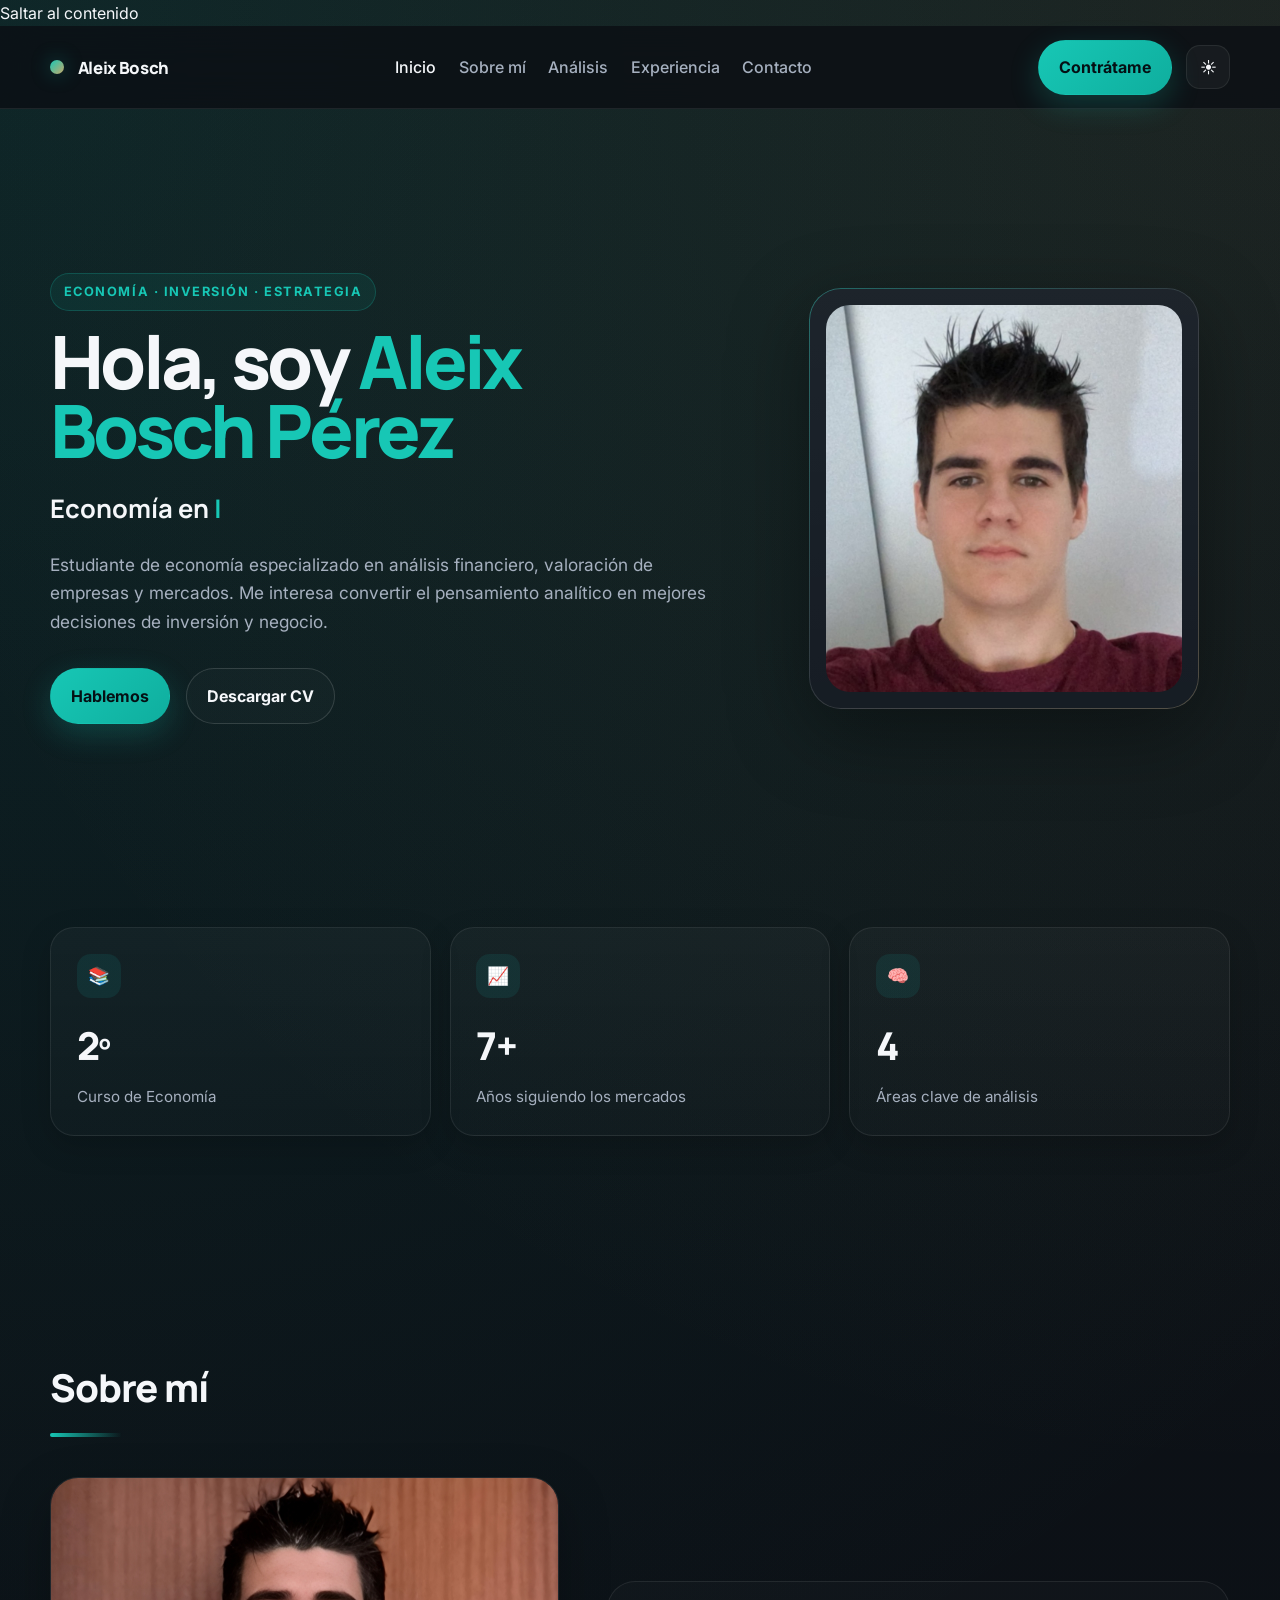
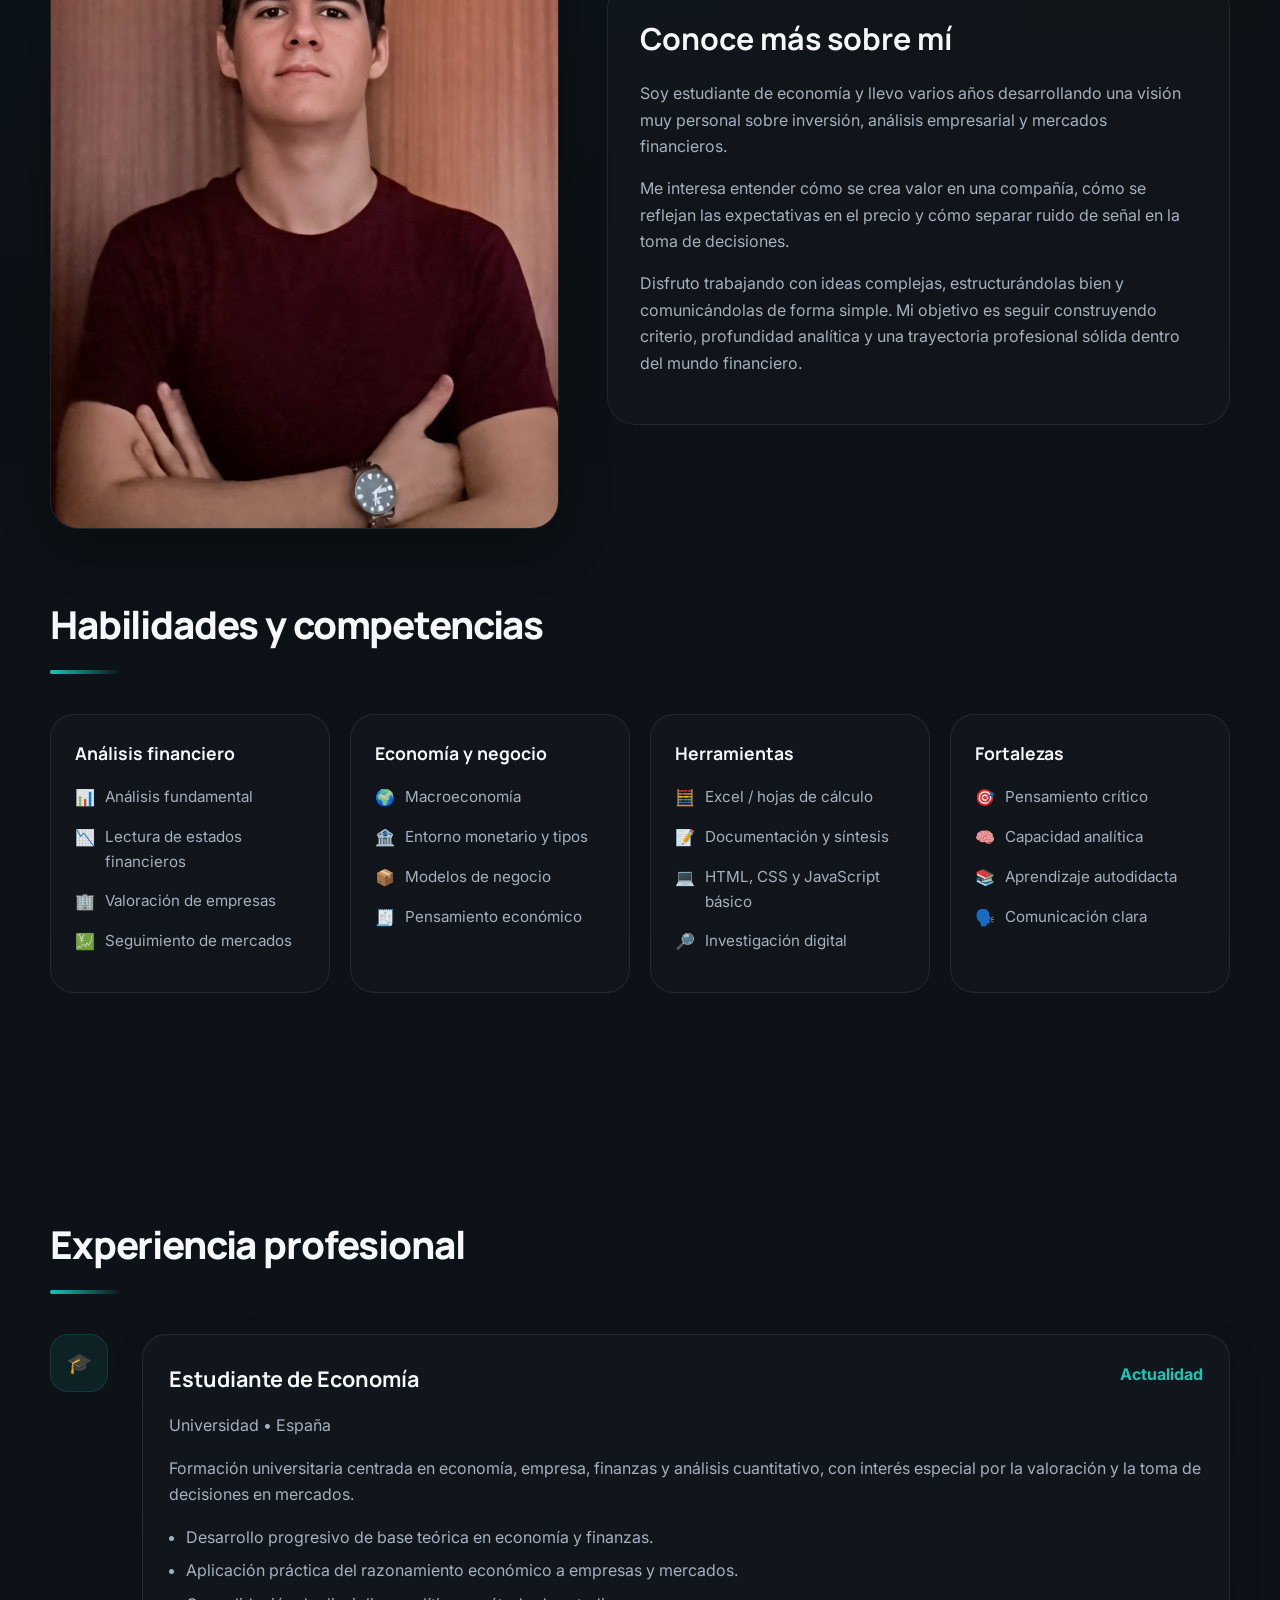
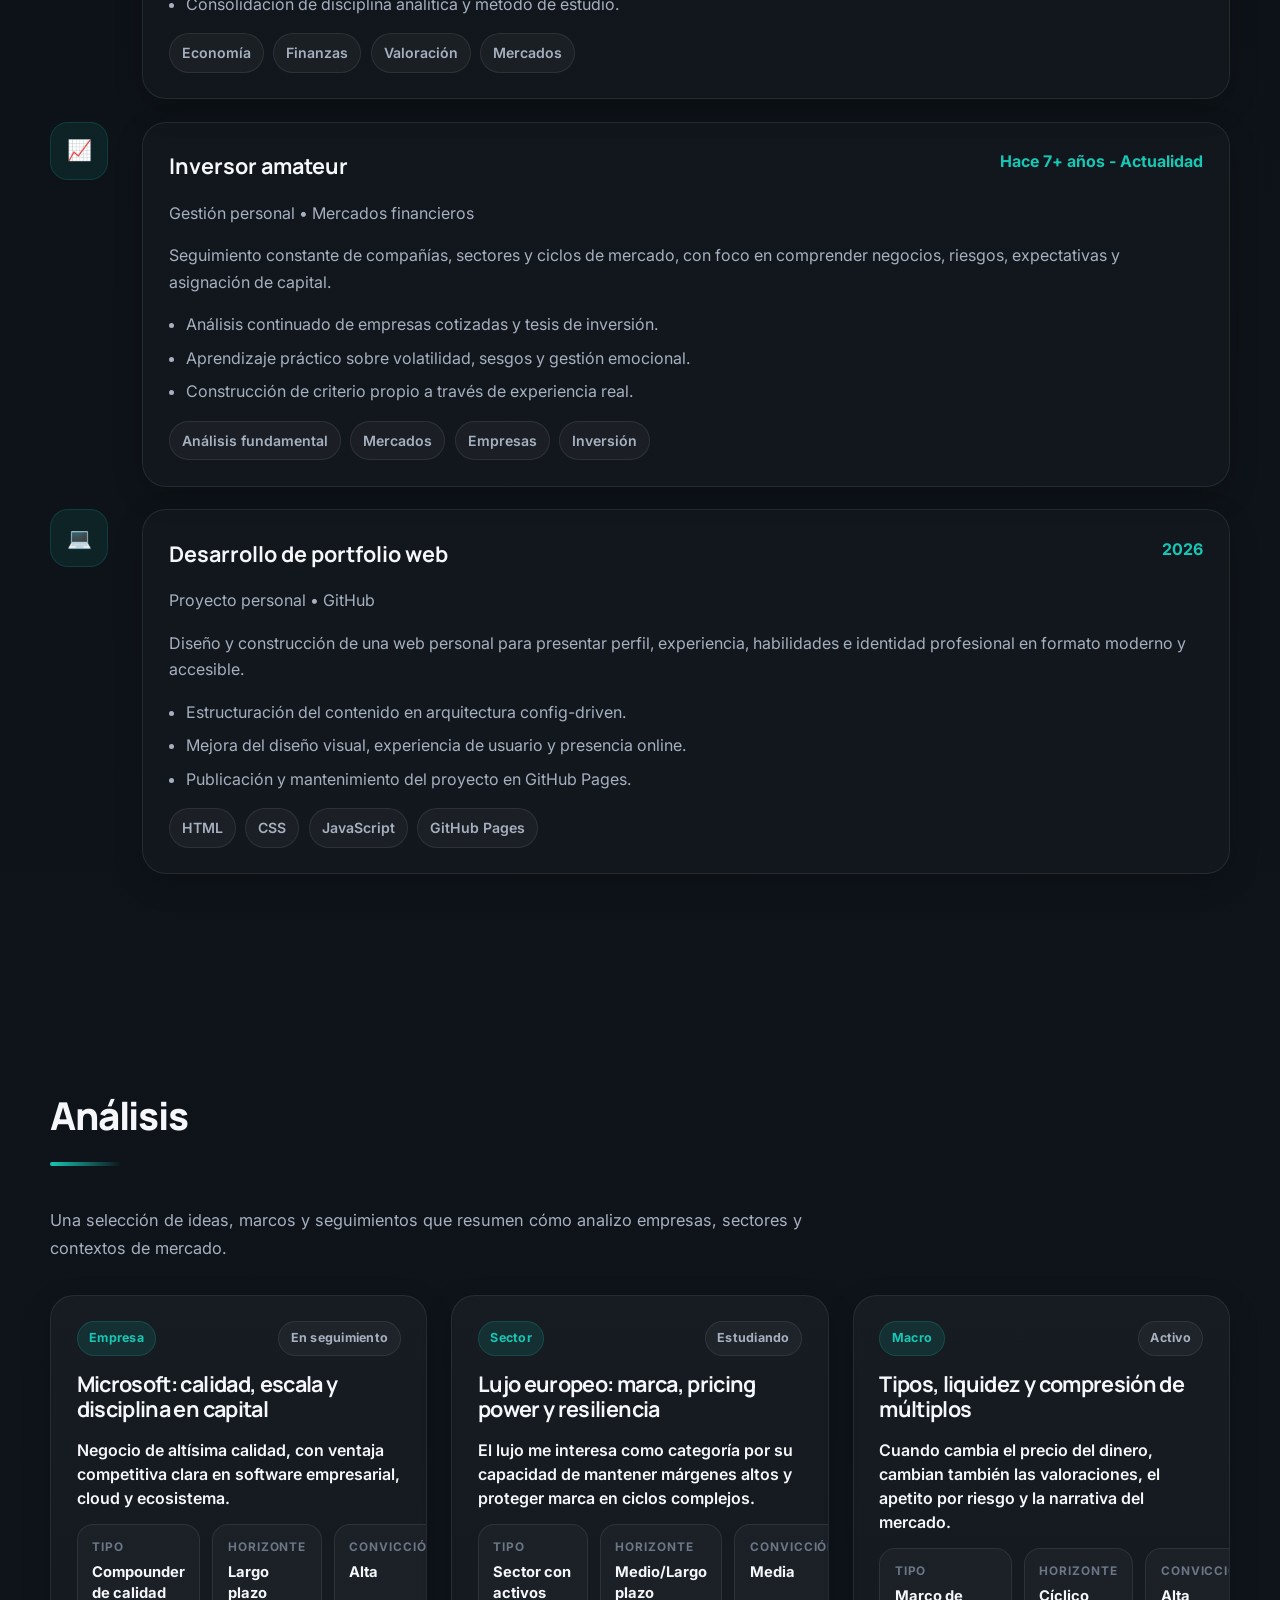
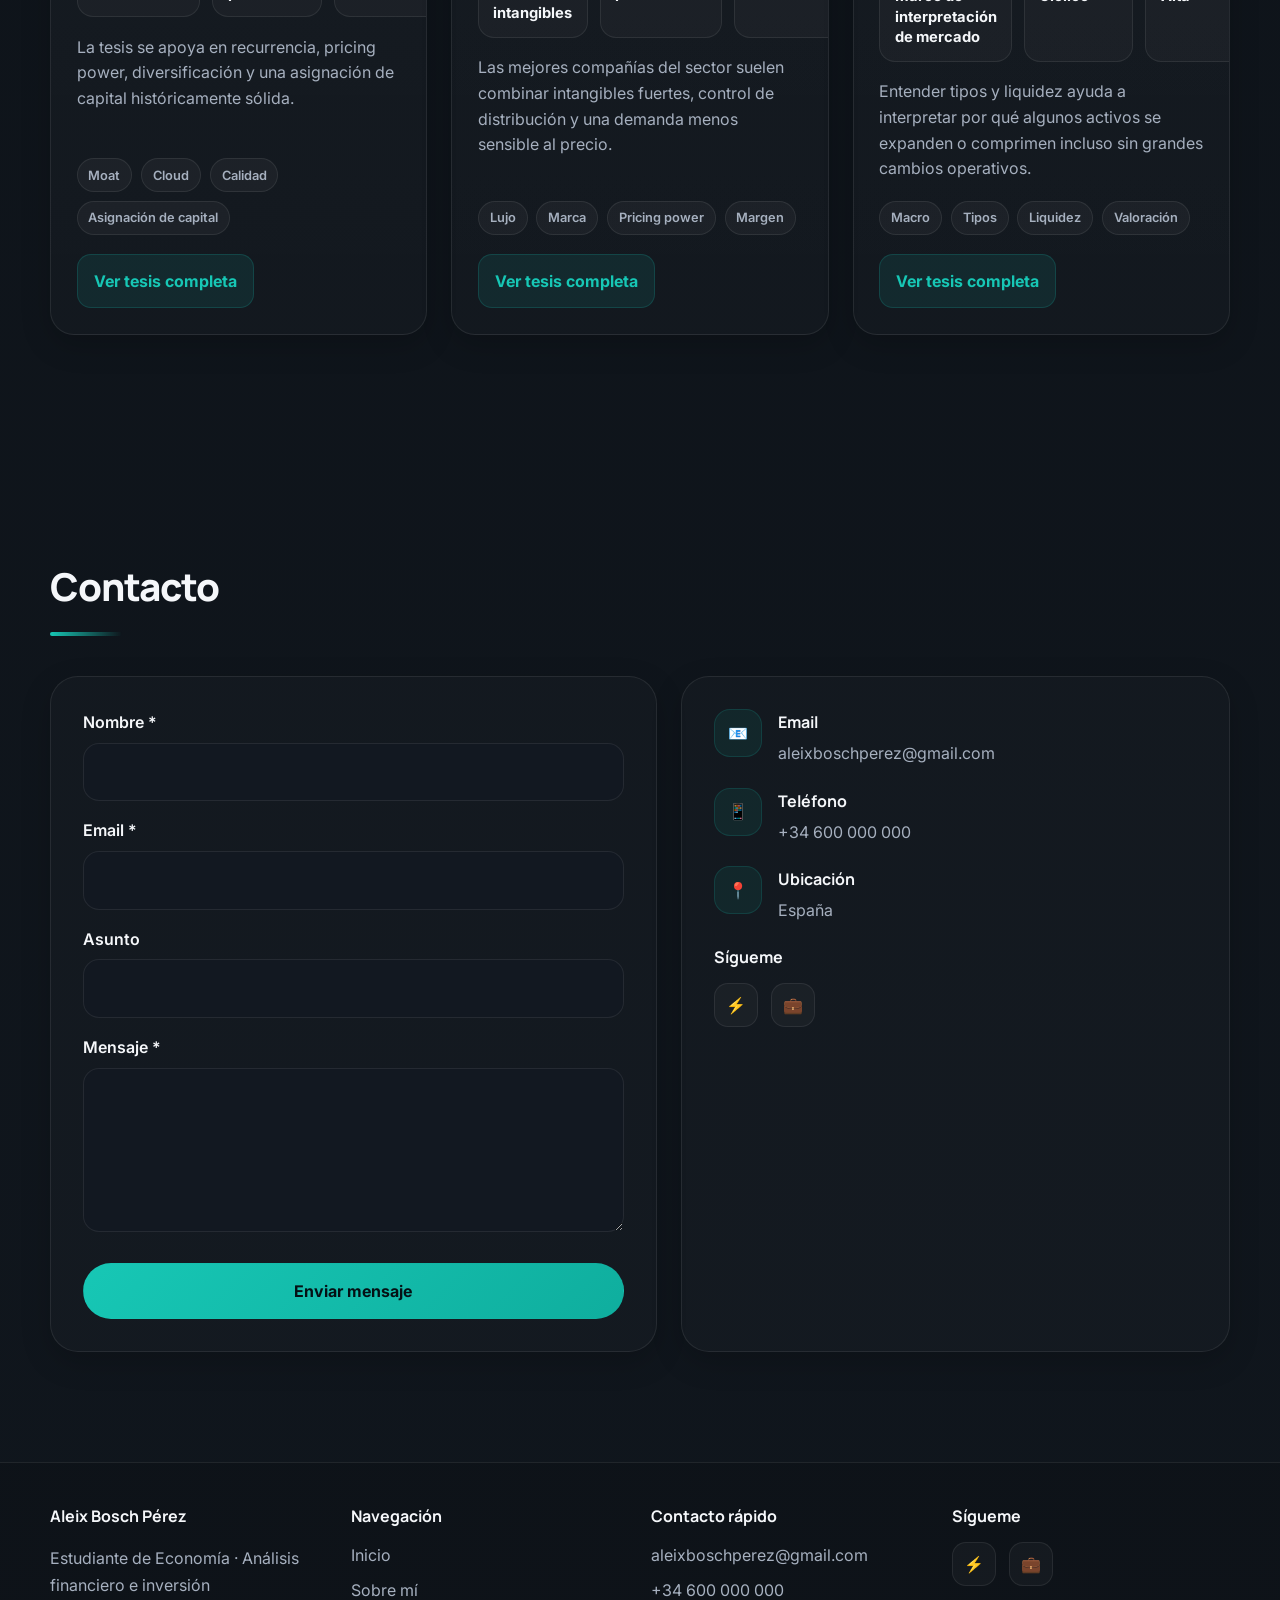
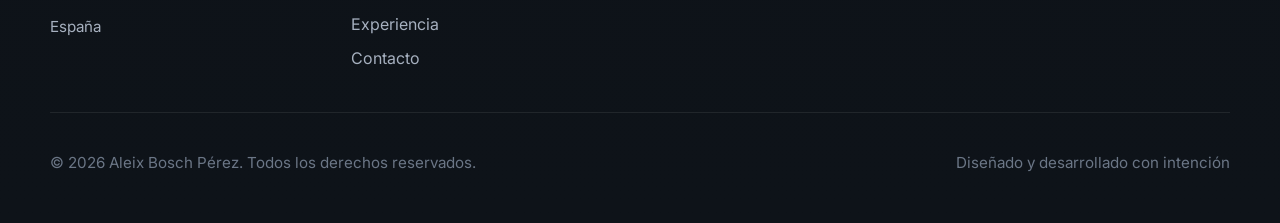
==== commit 2ad3f20d: "Changes Co-authored-by: AleixBBPP <213612507+AleixBBPP@users.noreply.github.com>" ====
--- a/index.html
+++ b/index.html
@@ -15,6 +15,9 @@
     >
     <meta name="author" content="Aleix Bosch Pérez">
     <meta name="robots" content="index, follow">
+    <meta name="theme-color" content="#0b0f14">
+    <link rel="canonical" href="https://aleixbbpp.github.io/CURRICULUMWEB2/">
+    <link rel="manifest" href="site.webmanifest">
 
     <!-- Open Graph -->
     <meta property="og:title" content="Aleix Bosch Pérez - Economista e Inversor">
@@ -29,6 +32,8 @@
     <meta property="og:url" content="https://aleixbbpp.github.io/CURRICULUMWEB2/">
     <meta property="og:type" content="website">
     <meta property="og:locale" content="es_ES">
+    <meta property="og:site_name" content="Aleix Bosch Pérez">
+    <meta property="og:image:alt" content="Retrato de Aleix Bosch Pérez">
 
     <!-- Twitter Card -->
     <meta name="twitter:card" content="summary_large_image">
@@ -57,8 +62,25 @@
 
     <!-- CSS -->
     <link rel="stylesheet" href="css/styles.css">
+
+    <!-- JSON-LD: Person -->
+    <script type="application/ld+json">
+    {
+      "@context": "https://schema.org",
+      "@type": "Person",
+      "name": "Aleix Bosch Pérez",
+      "url": "https://aleixbbpp.github.io/CURRICULUMWEB2/",
+      "image": "https://aleixbbpp.github.io/CURRICULUMWEB2/assets/images/avatar.jpg",
+      "jobTitle": "Estudiante de Economía · Análisis financiero e inversión",
+      "email": "mailto:aleixboschperez@gmail.com",
+      "nationality": "ES",
+      "sameAs": ["https://github.com/AleixBBPP"],
+      "knowsAbout": ["Análisis fundamental", "Valoración de empresas", "Macroeconomía", "Mercados financieros"]
+    }
+    </script>
 </head>
 <body class="theme-premium">
+    <a href="#main-content" class="skip-link">Saltar al contenido</a>
 
     <!-- LOADER -->
     <div id="loader" class="loader" aria-hidden="true">
@@ -192,8 +214,8 @@
     </button>
 
     <!-- SCRIPTS -->
-    <script src="https://unpkg.com/aos@2.3.1/dist/aos.js"></script>
-    <script src="js/config.js"></script>
-    <script src="js/main.js"></script>
+    <script src="https://unpkg.com/aos@2.3.1/dist/aos.js" defer></script>
+    <script src="js/config.js" defer></script>
+    <script src="js/main.js" defer></script>
 </body>
 </html>
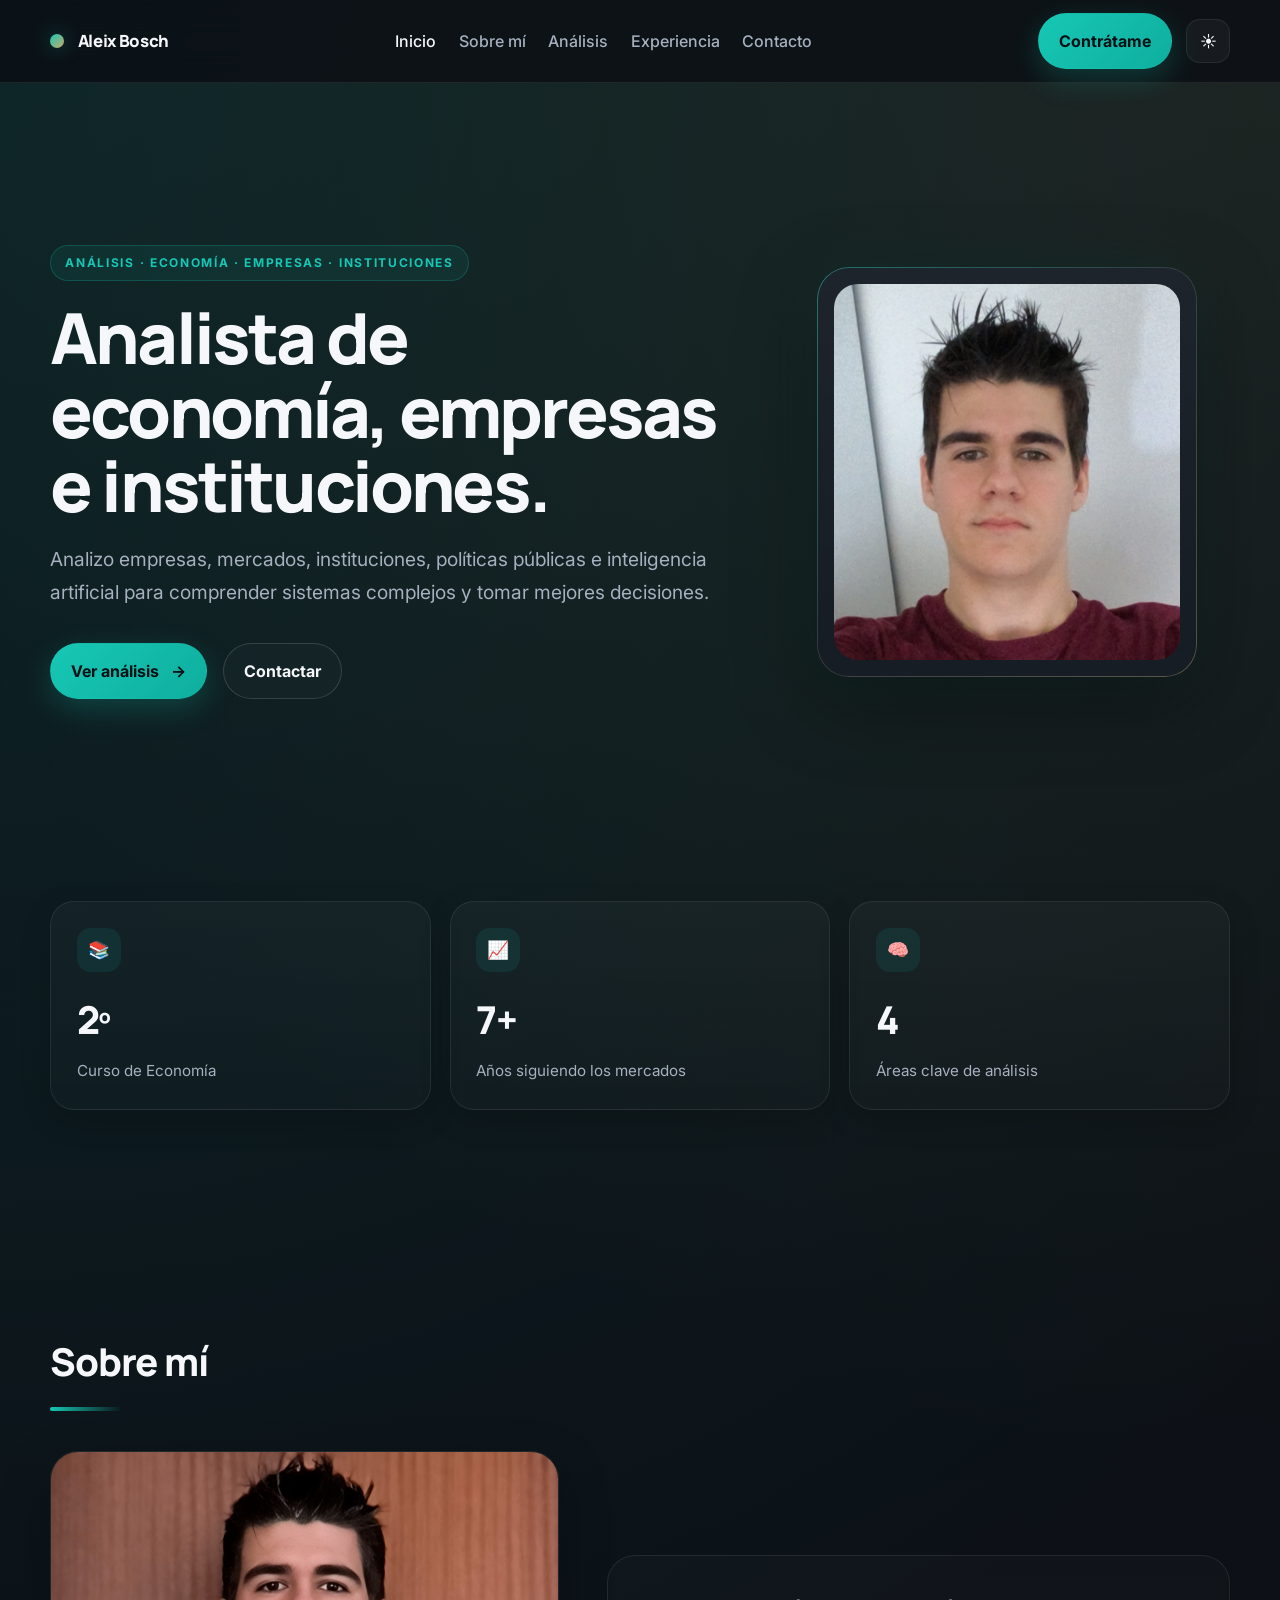
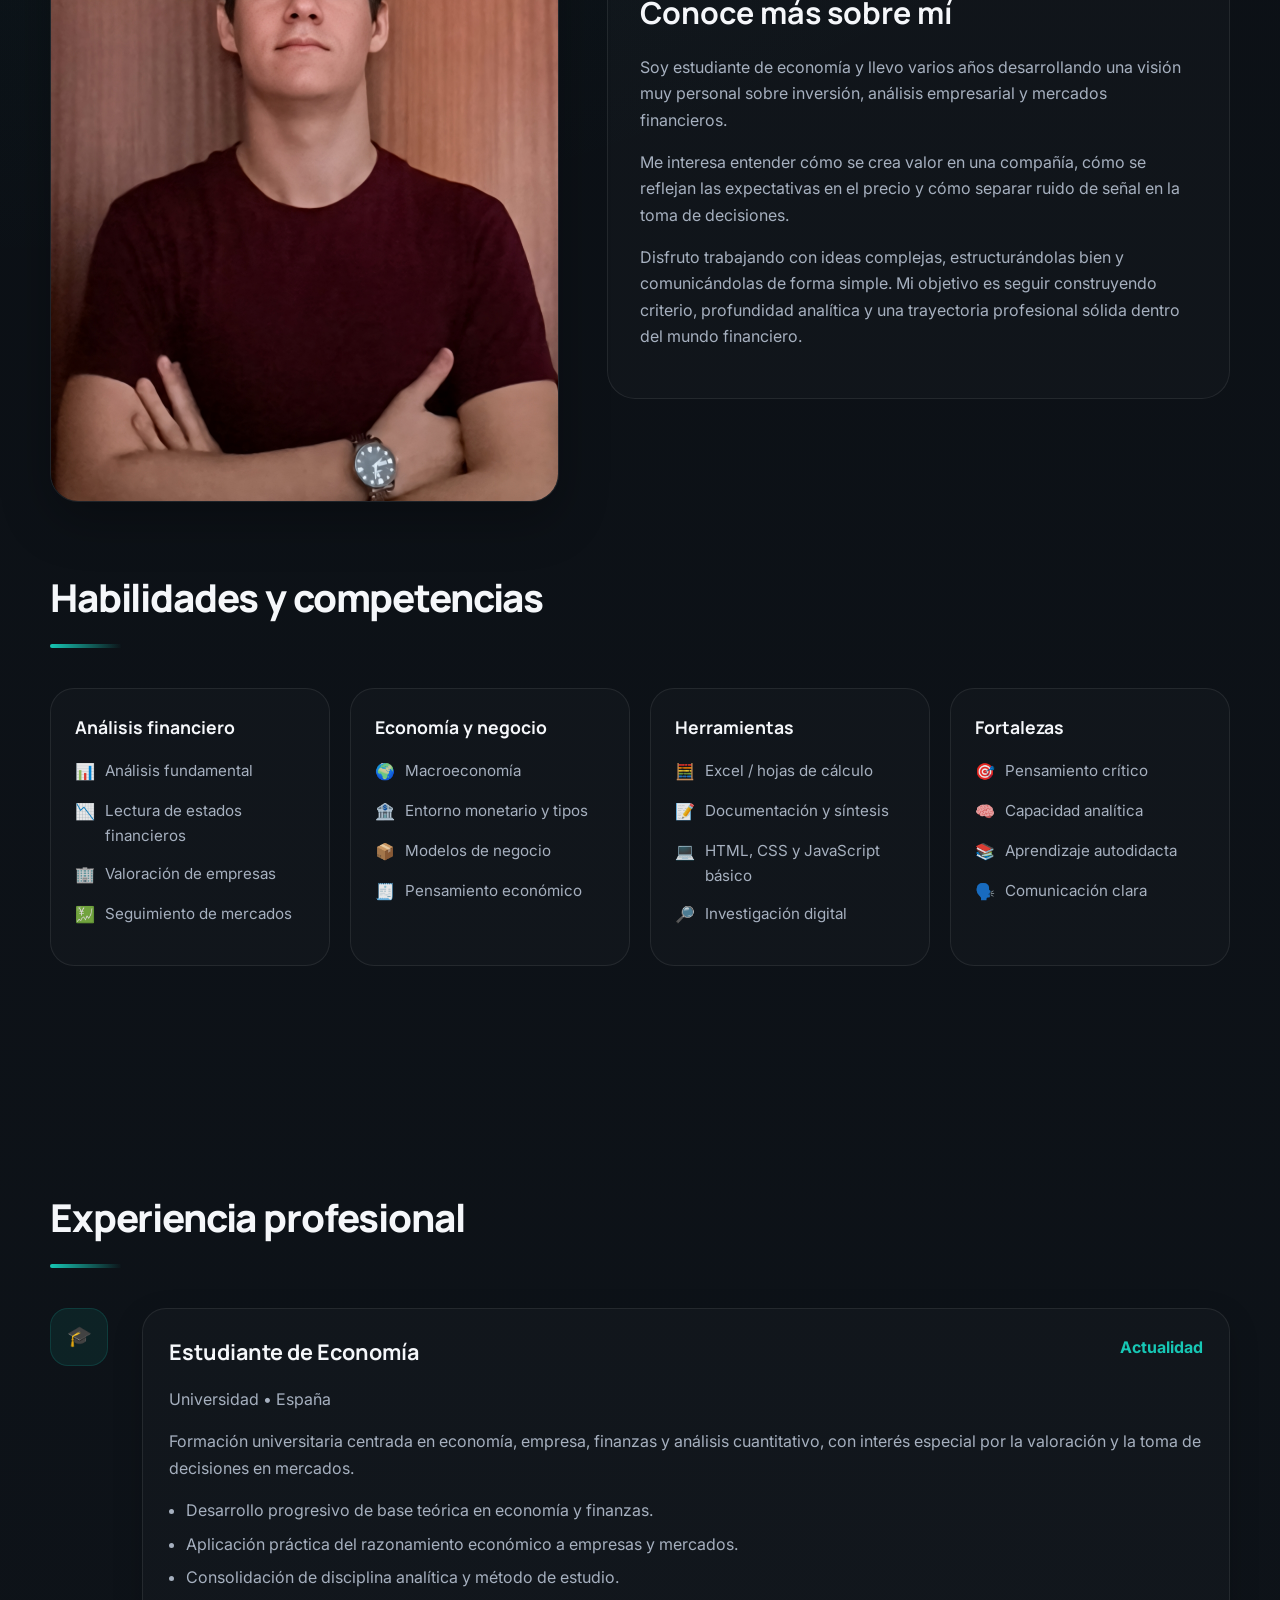
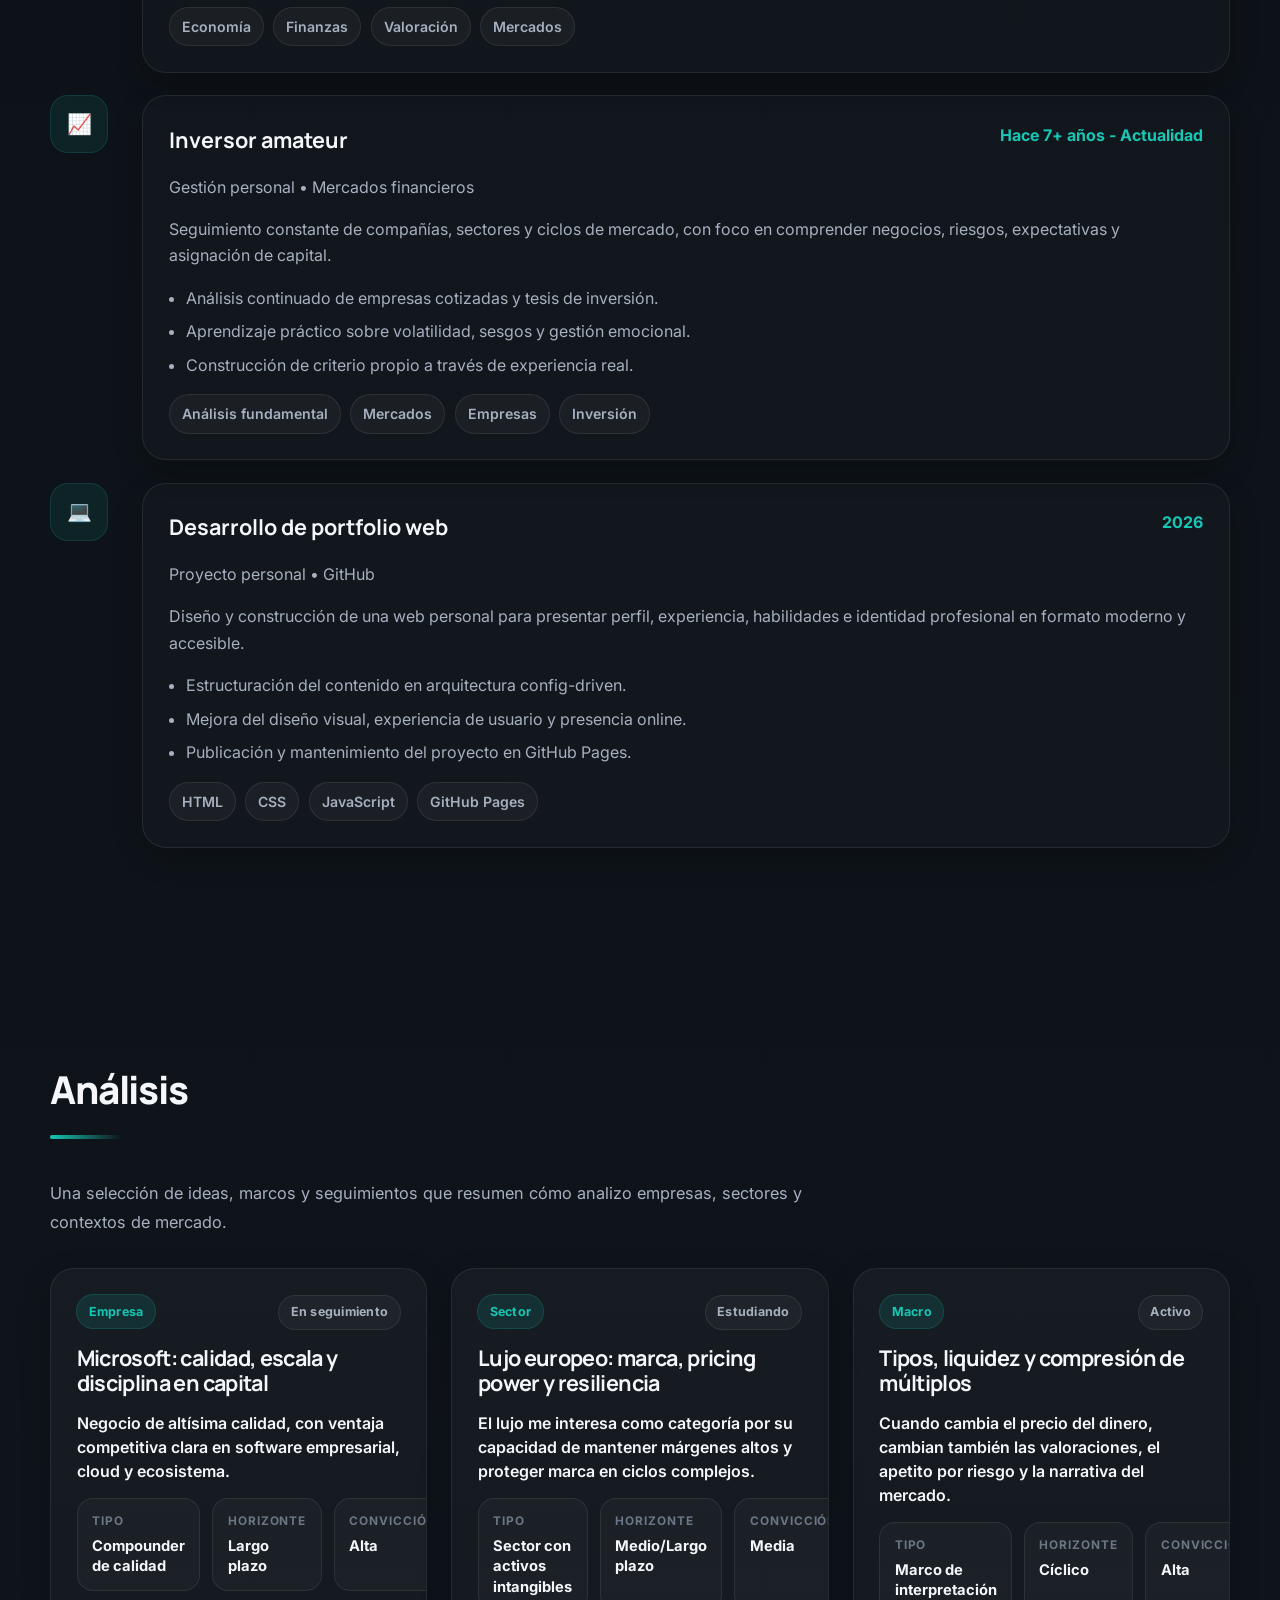
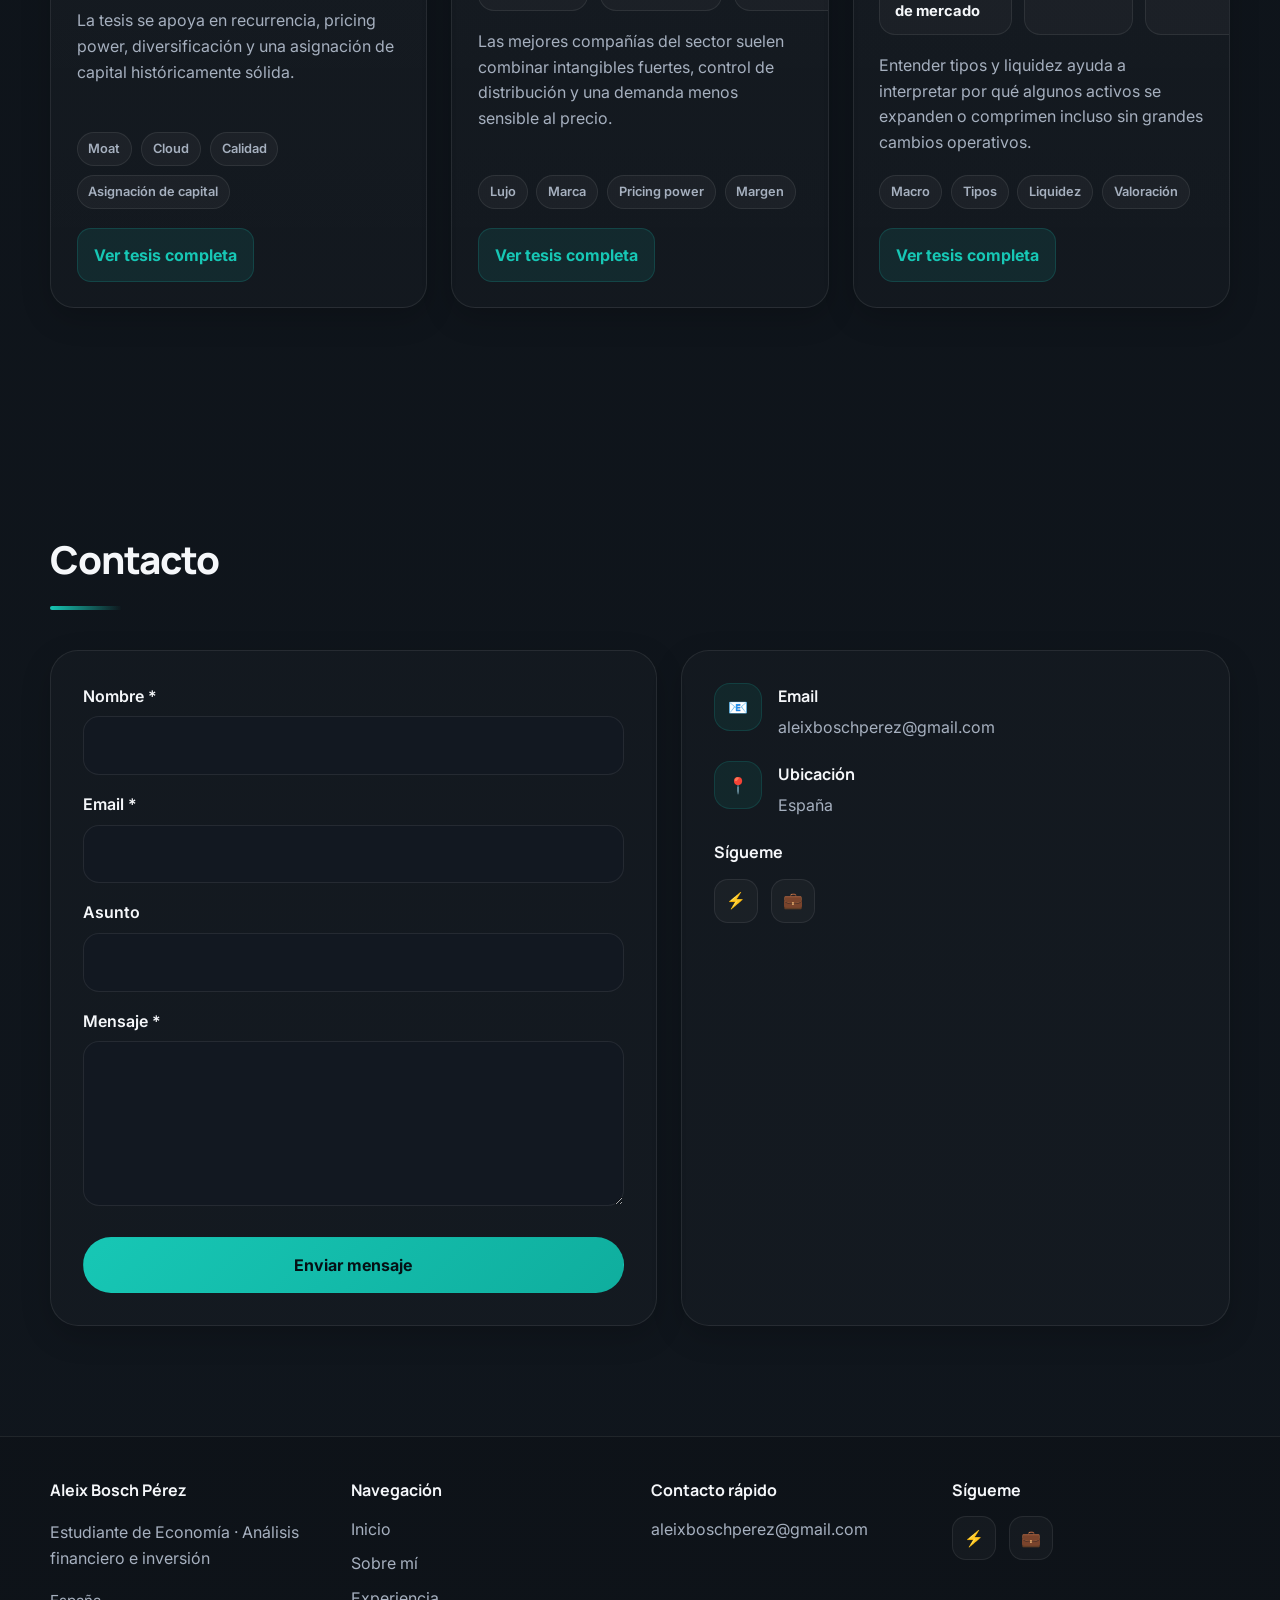
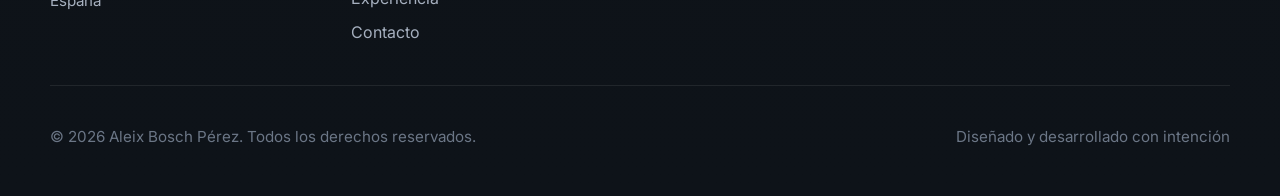
==== commit 38dd7d6e: "Changes Co-authored-by: AleixBBPP <213612507+AleixBBPP@users.noreply.github.com>" ====
--- a/index.html
+++ b/index.html
@@ -133,12 +133,7 @@
         <!-- HERO -->
         <section id="home" class="section section-home">
             <div class="container">
-                <div
-                    class="hero-content"
-                    id="hero-content"
-                    data-aos="fade-up"
-                    data-aos-duration="900"
-                >
+                <div class="hero-content" id="hero-content">
                     <!-- main.js renderiza aquí -->
                 </div>
             </div>
--- a/css/styles.css
+++ b/css/styles.css
@@ -17,6 +17,25 @@
     --font-body: 'Inter', sans-serif;
 
     --transition: 0.28s ease;
+}
+
+/* Accessibility: skip link */
+.skip-link {
+    position: absolute;
+    left: -9999px;
+    top: 0;
+    background: #0b0f14;
+    color: #fff;
+    padding: 0.75rem 1rem;
+    z-index: 10000;
+    border-radius: 0 0 8px 0;
+    text-decoration: none;
+    font-weight: 600;
+}
+.skip-link:focus {
+    left: 0;
+    outline: 2px solid #17c7b5;
+    outline-offset: 2px;
 }
 html[data-theme="dark"] {
     --color-bg: #0b0f14;
@@ -338,63 +357,68 @@
 .hero-shell {
     display: grid;
     grid-template-columns: 1.2fr 0.8fr;
-    gap: 3rem;
+    gap: 4rem;
     align-items: center;
 }
 
+.hero-copy {
+    animation: hero-fade-in 0.9s cubic-bezier(0.22, 0.61, 0.36, 1) both;
+}
+
+.hero-visual {
+    display: flex;
+    justify-content: center;
+    animation: hero-fade-in 0.9s cubic-bezier(0.22, 0.61, 0.36, 1) 0.15s both;
+}
+
 .hero-kicker {
-    display: inline-block;
-    margin-bottom: 1rem;
-    padding: 0.45rem 0.8rem;
+    display: inline-flex;
+    margin-bottom: 1.25rem;
+    padding: 0.45rem 0.9rem;
     border-radius: var(--radius-full);
     border: 1px solid rgba(23, 199, 181, 0.22);
     background: rgba(23, 199, 181, 0.08);
     color: var(--color-primary);
-    font-size: 0.8rem;
+    font-size: 0.75rem;
     font-weight: 700;
-    letter-spacing: 0.12em;
+    letter-spacing: 0.14em;
+    text-transform: uppercase;
 }
 
 .hero-greeting {
     font-family: var(--font-display);
-    font-size: clamp(2.9rem, 6vw, 4.6rem);
-    line-height: 0.95;
+    font-size: clamp(2.6rem, 5.5vw, 4.4rem);
+    line-height: 1.05;
     font-weight: 800;
-    letter-spacing: -0.05em;
-    margin: 0 0 1rem;
-    max-width: 11ch;
-}
-
-.hero-title {
-    font-family: var(--font-display);
-    font-size: clamp(1.3rem, 2vw, 1.85rem);
+    letter-spacing: -0.04em;
+    margin: 0 0 1.25rem;
+    max-width: 16ch;
+}
+
+.hero-subtitle {
+    max-width: 60ch;
+    font-size: clamp(1.05rem, 1.5vw, 1.2rem);
+    line-height: 1.7;
     color: var(--color-text-secondary);
-    margin-bottom: 1.3rem;
-    min-height: 2.2rem;
-}
-
-.typing-text {
-    color: var(--color-text);
-}
-
-.cursor {
-    display: inline-block;
-    color: var(--color-primary);
-    animation: blink 1s step-end infinite;
-}
-
-.hero-tagline {
-    max-width: 62ch;
-    font-size: 1.08rem;
-    color: var(--color-text-secondary);
-    margin-bottom: 2rem;
+    margin-bottom: 2.2rem;
 }
 
 .hero-cta {
     display: flex;
     flex-wrap: wrap;
     gap: 1rem;
-    margin-top: 1.4rem;
+    align-items: center;
+}
+
+.btn-arrow {
+    display: inline-block;
+    margin-left: 0.25rem;
+    transition: transform 0.2s ease;
+}
+
+.btn-primary:hover .btn-arrow,
+.btn-primary:focus-visible .btn-arrow {
+    transform: translateX(4px);
 }
 
 .hero-visual {
@@ -403,7 +427,7 @@
 }
 
 .hero-avatar-wrap {
-    width: min(100%, 390px);
+    width: min(100%, 380px);
     aspect-ratio: 1 / 1.08;
     padding: 1rem;
     border-radius: 32px;
@@ -411,8 +435,11 @@
         linear-gradient(180deg, rgba(255,255,255,0.05), rgba(255,255,255,0.02)),
         rgba(18, 24, 33, 0.92);
     border: 1px solid var(--color-border);
-    box-shadow: var(--shadow-lg);
+    box-shadow:
+        var(--shadow-lg),
+        0 0 60px rgba(23, 199, 181, 0.08);
     position: relative;
+    animation: hero-float 6s ease-in-out infinite;
 }
 
 .hero-avatar-wrap::before {
@@ -423,13 +450,24 @@
     padding: 1px;
     background: linear-gradient(
         135deg,
-        rgba(23, 199, 181, 0.4),
+        rgba(23, 199, 181, 0.45),
         rgba(255, 255, 255, 0.05),
-        rgba(200, 169, 107, 0.25)
+        rgba(200, 169, 107, 0.3)
     );
     -webkit-mask: linear-gradient(#fff 0 0) content-box, linear-gradient(#fff 0 0);
     -webkit-mask-composite: xor;
             mask-composite: exclude;
+}
+
+.hero-avatar-wrap::after {
+    content: "";
+    position: absolute;
+    inset: -20px;
+    border-radius: 44px;
+    background: radial-gradient(circle at center, rgba(23, 199, 181, 0.12), transparent 65%);
+    z-index: -1;
+    opacity: 0.55;
+    pointer-events: none;
 }
 
 .hero-avatar-wrap img {
@@ -437,6 +475,26 @@
     height: 100%;
     object-fit: cover;
     border-radius: 24px;
+}
+
+@keyframes hero-fade-in {
+    from {
+        opacity: 0;
+        transform: translateY(18px);
+    }
+    to {
+        opacity: 1;
+        transform: translateY(0);
+    }
+}
+
+@keyframes hero-float {
+    0%, 100% {
+        transform: translateY(0);
+    }
+    50% {
+        transform: translateY(-8px);
+    }
 }
 
 /* ====================================
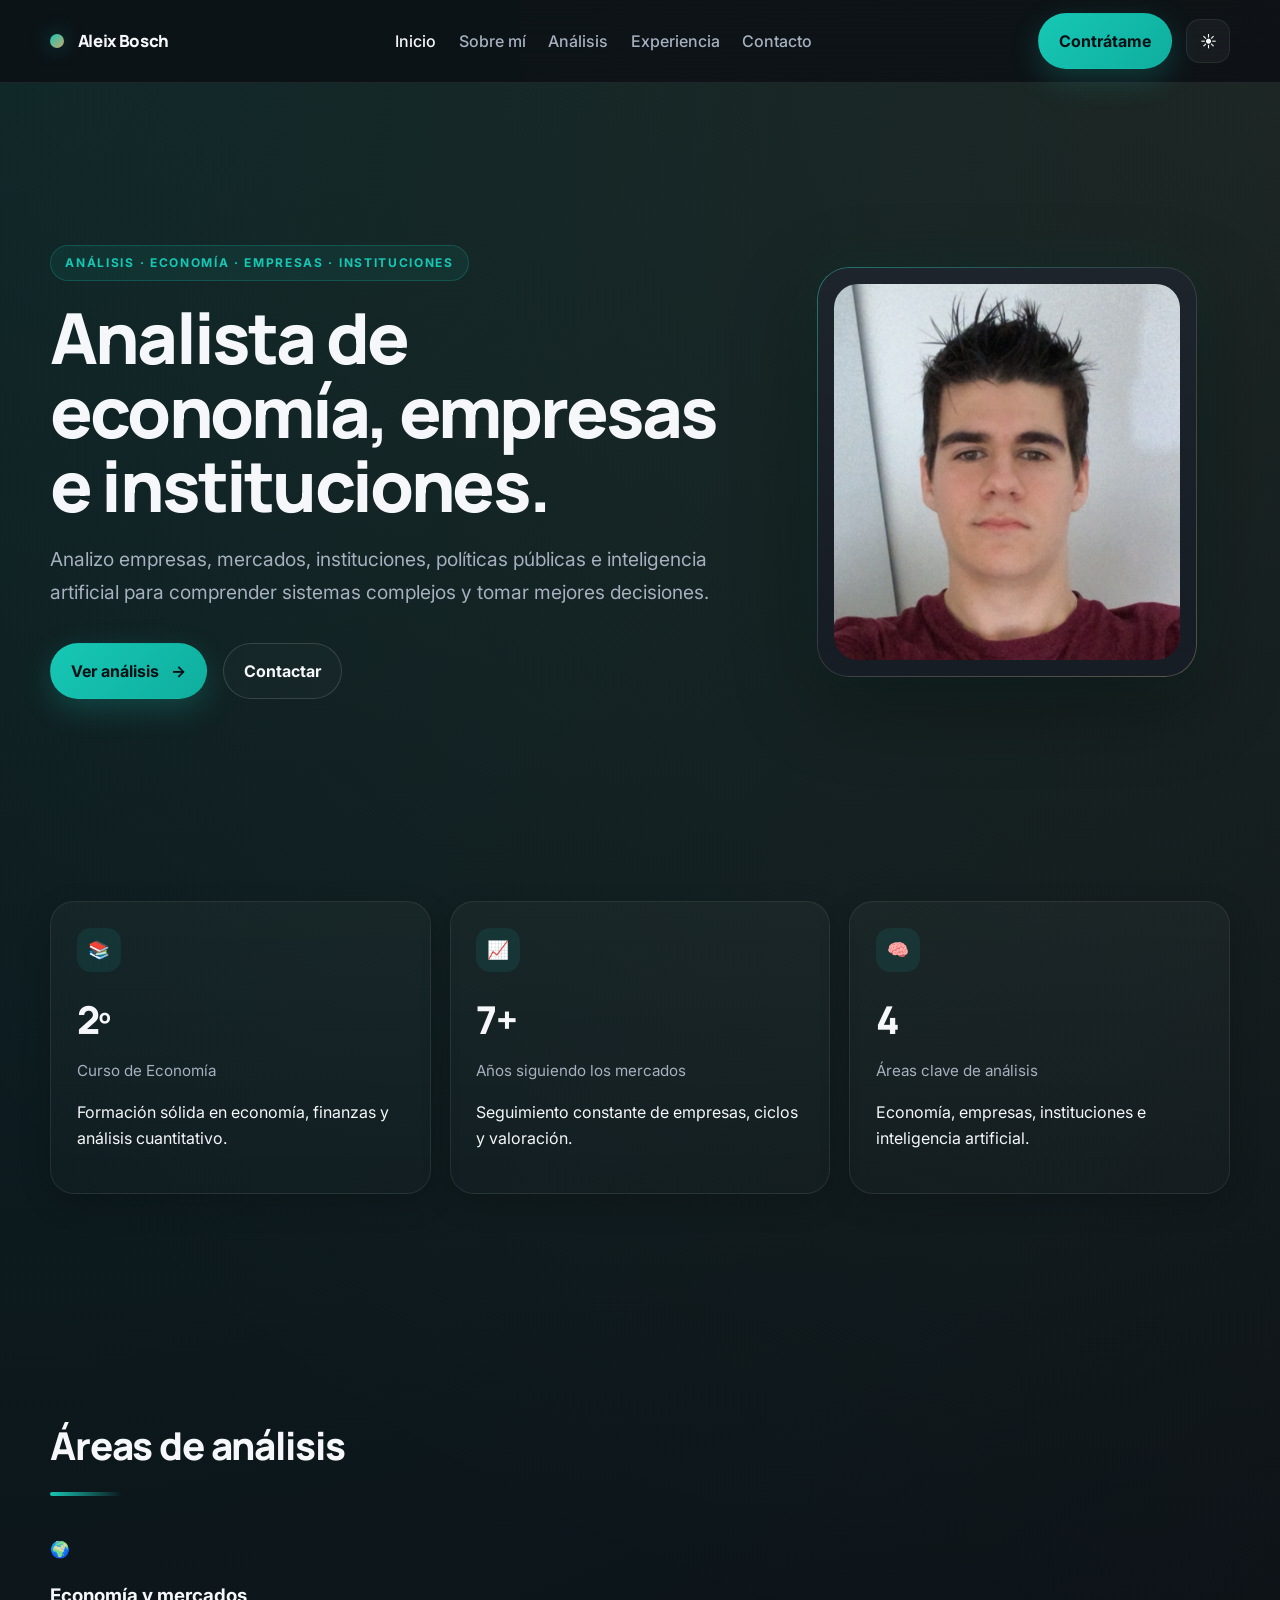
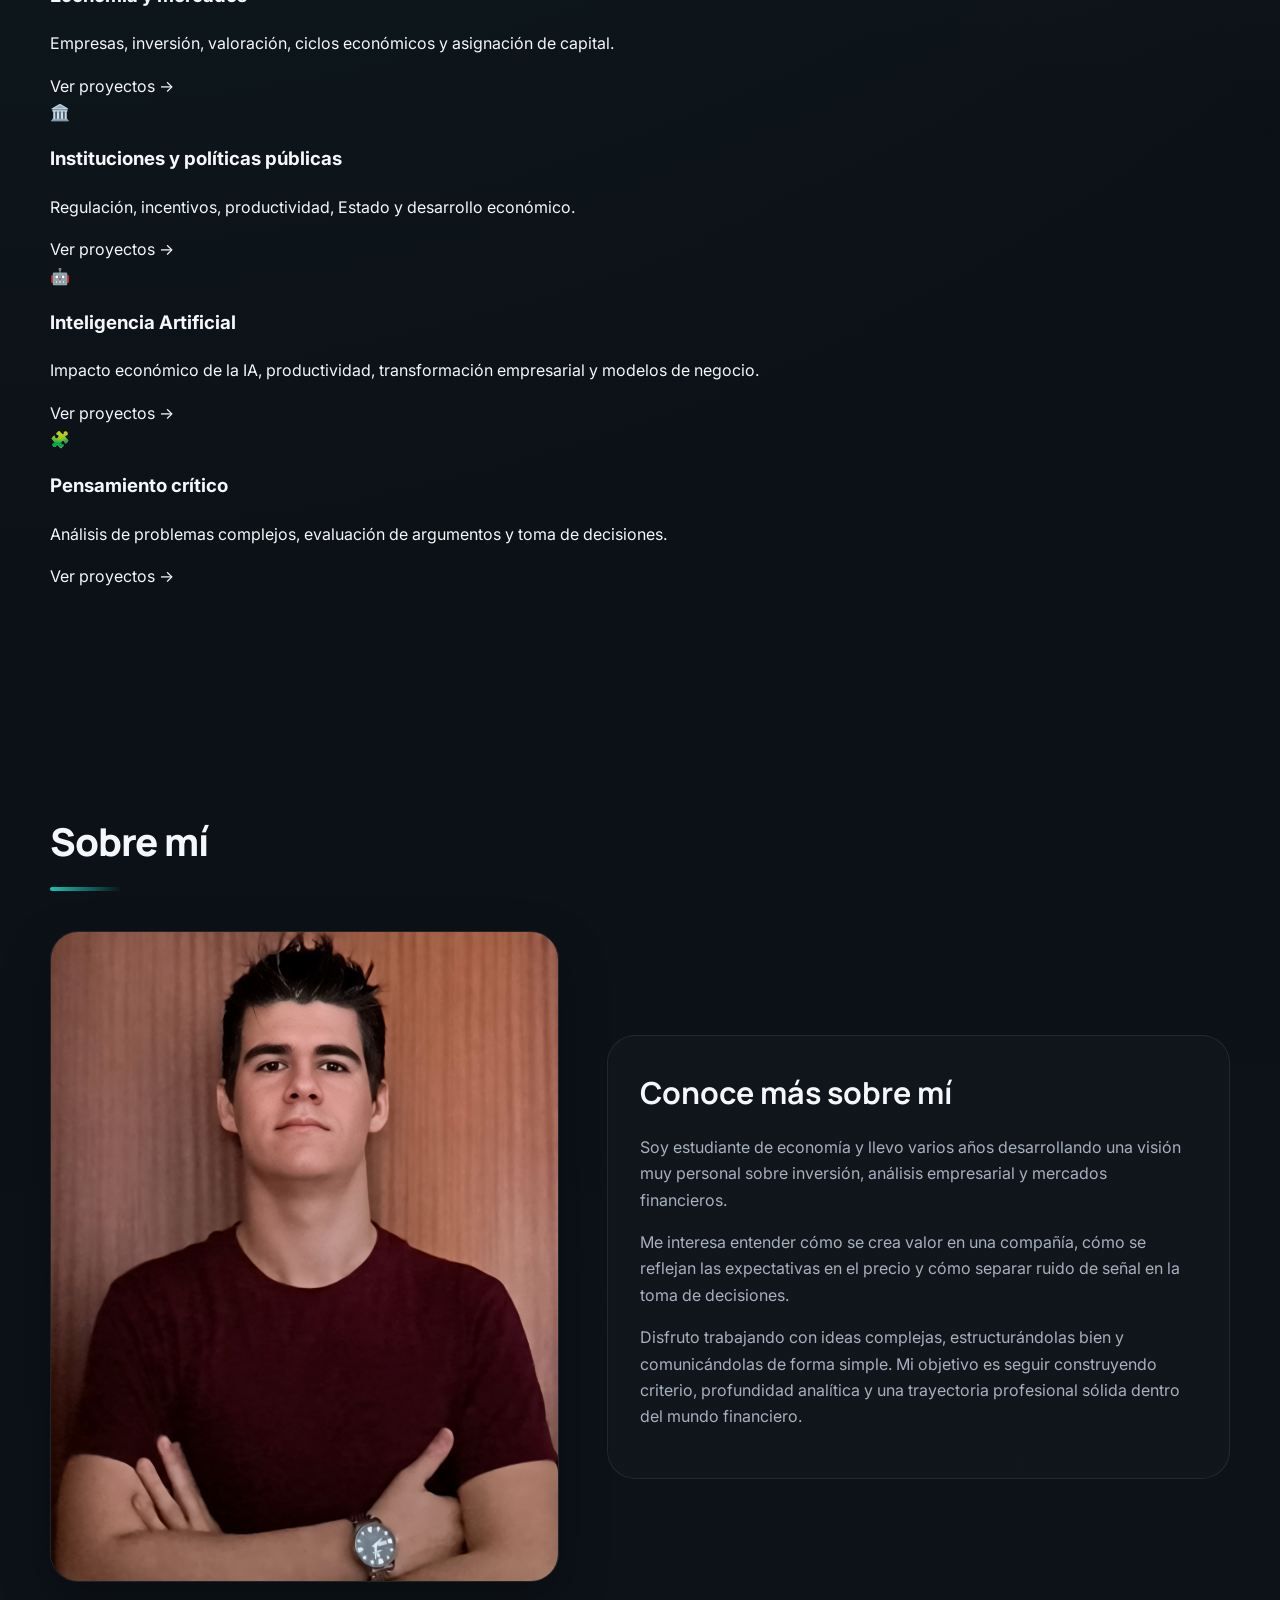
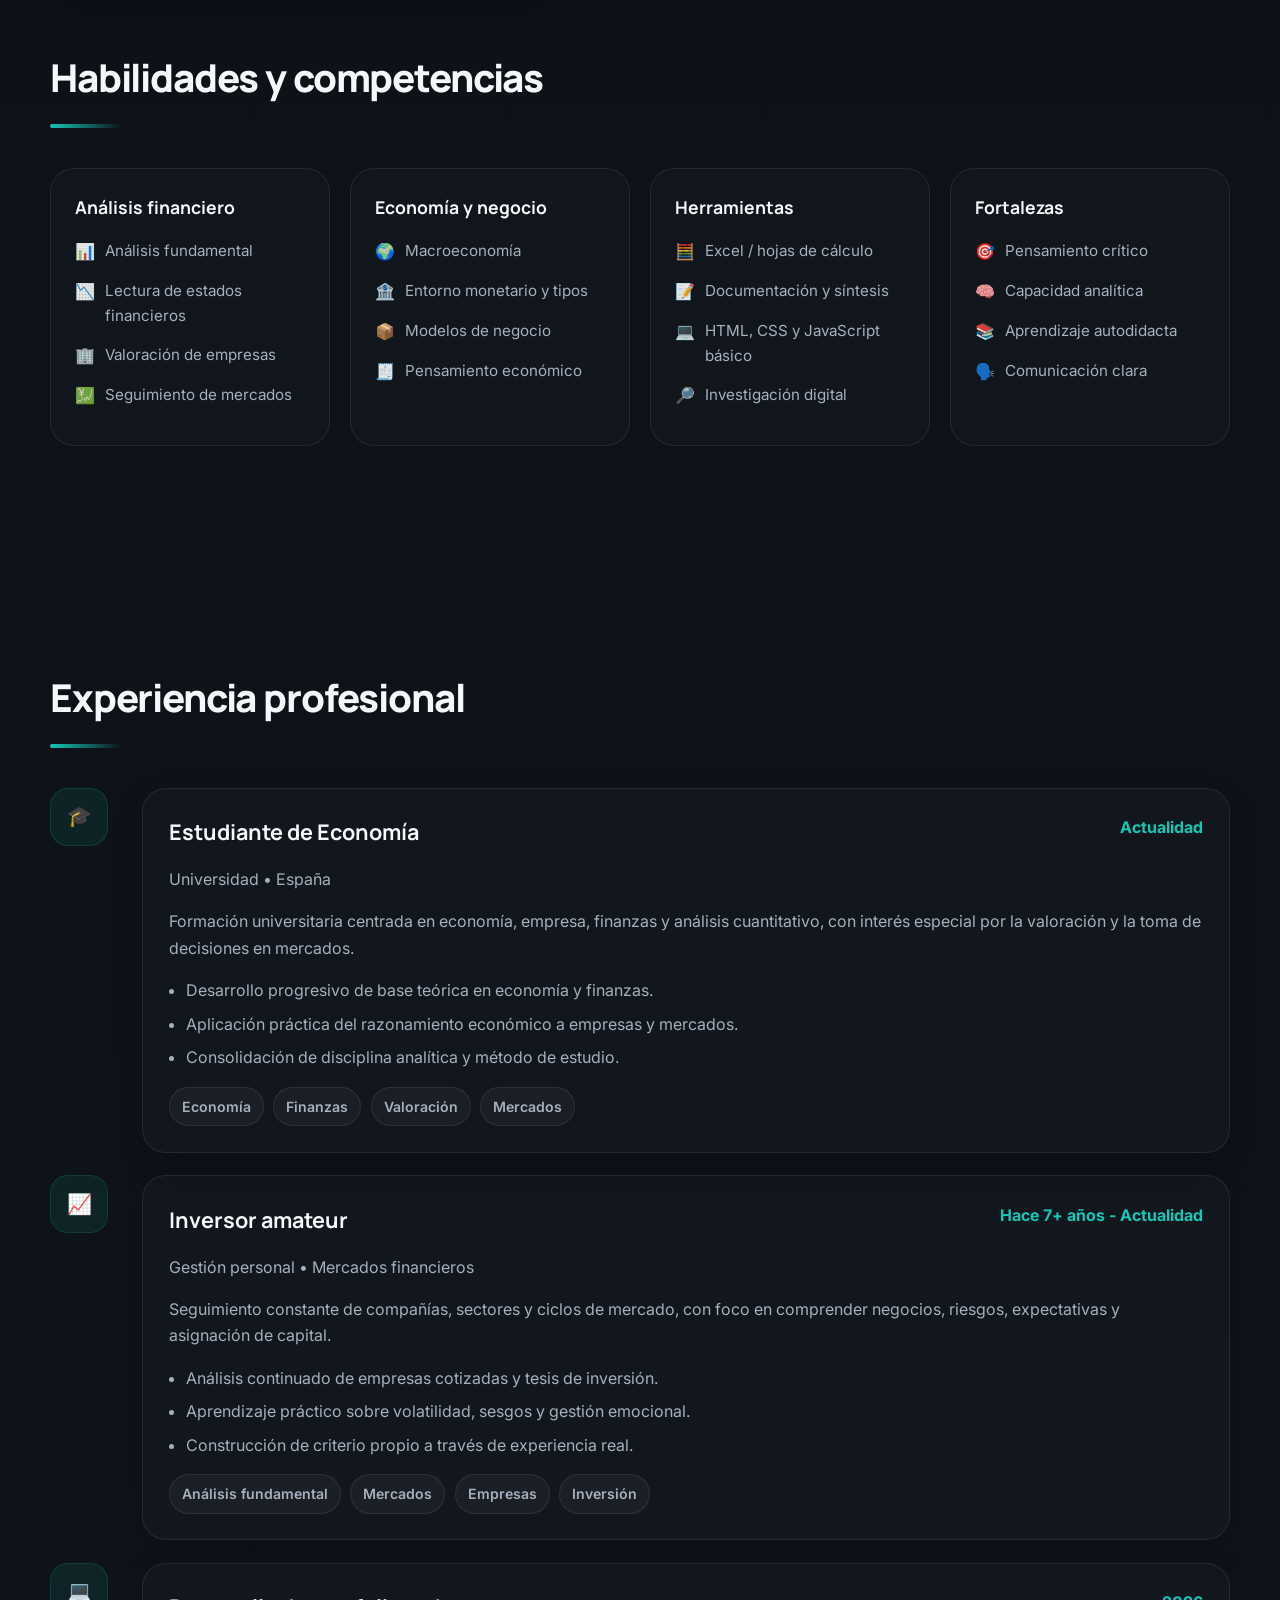
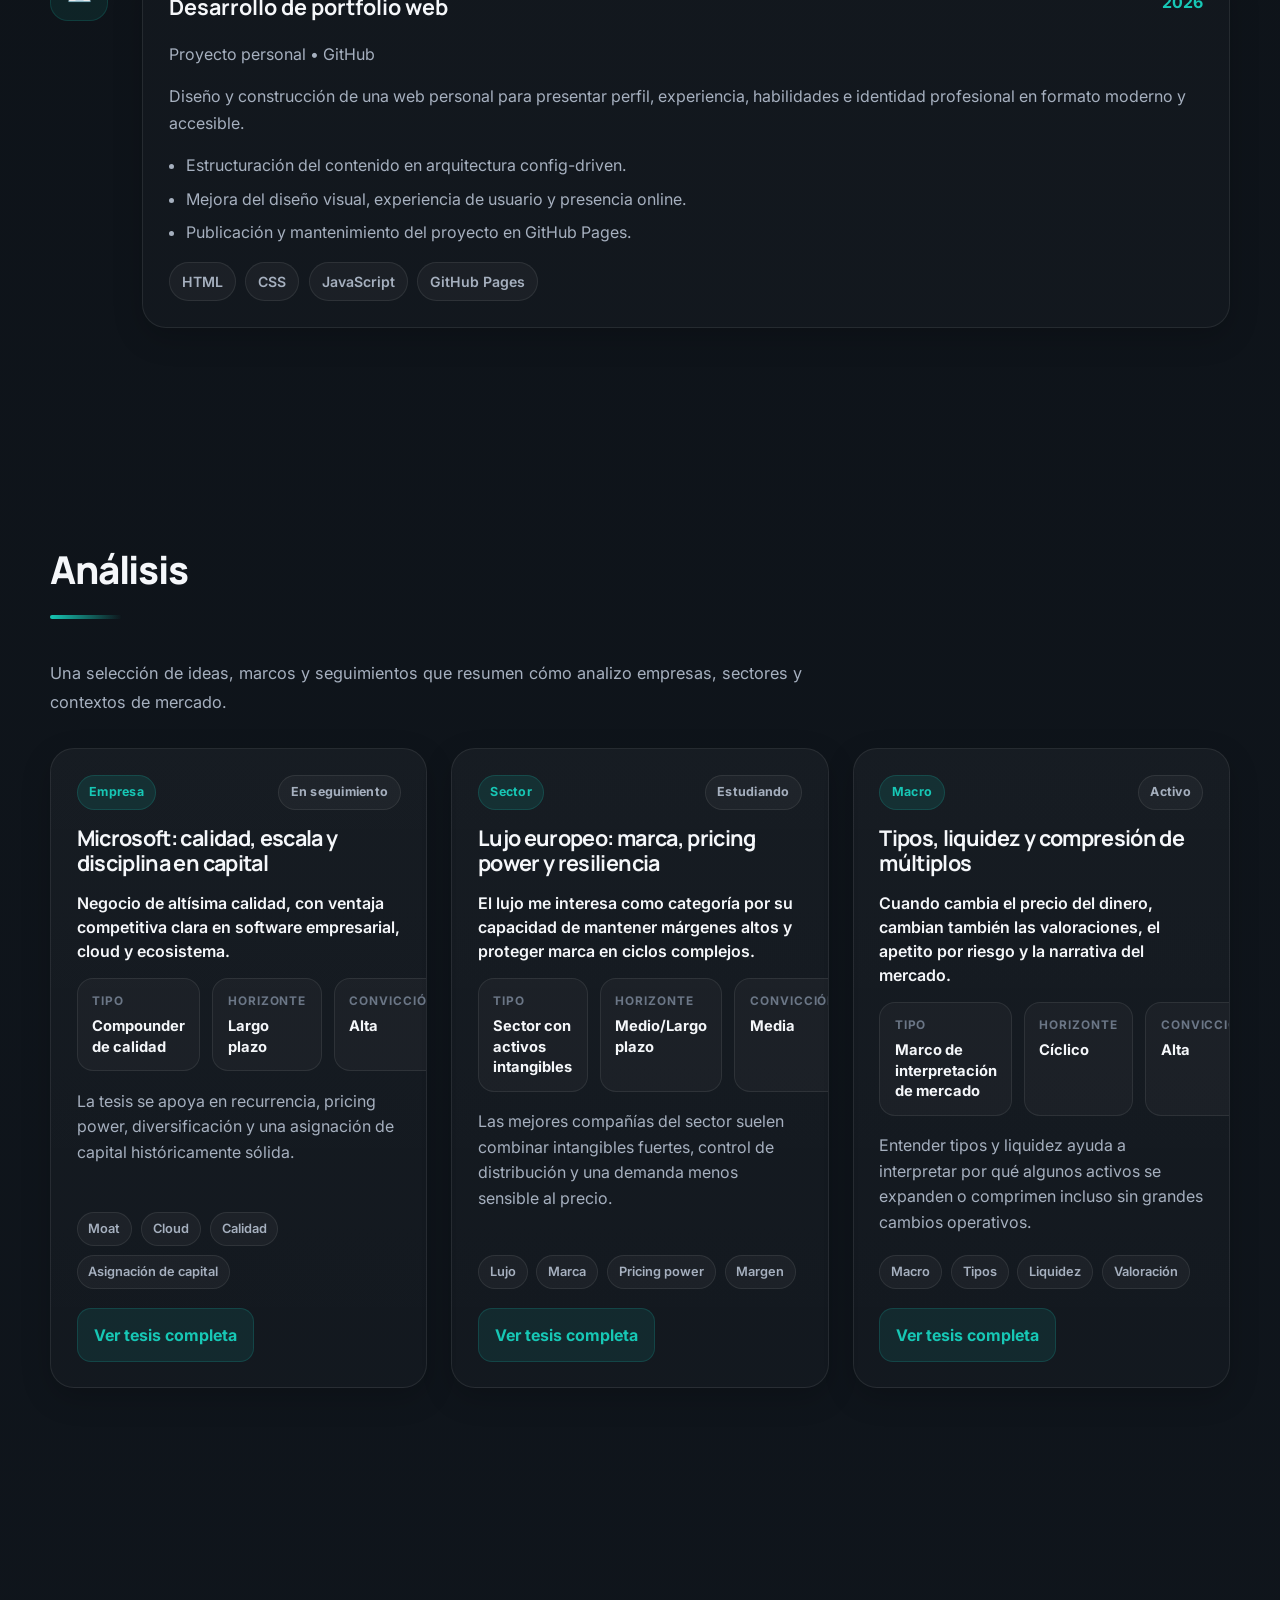
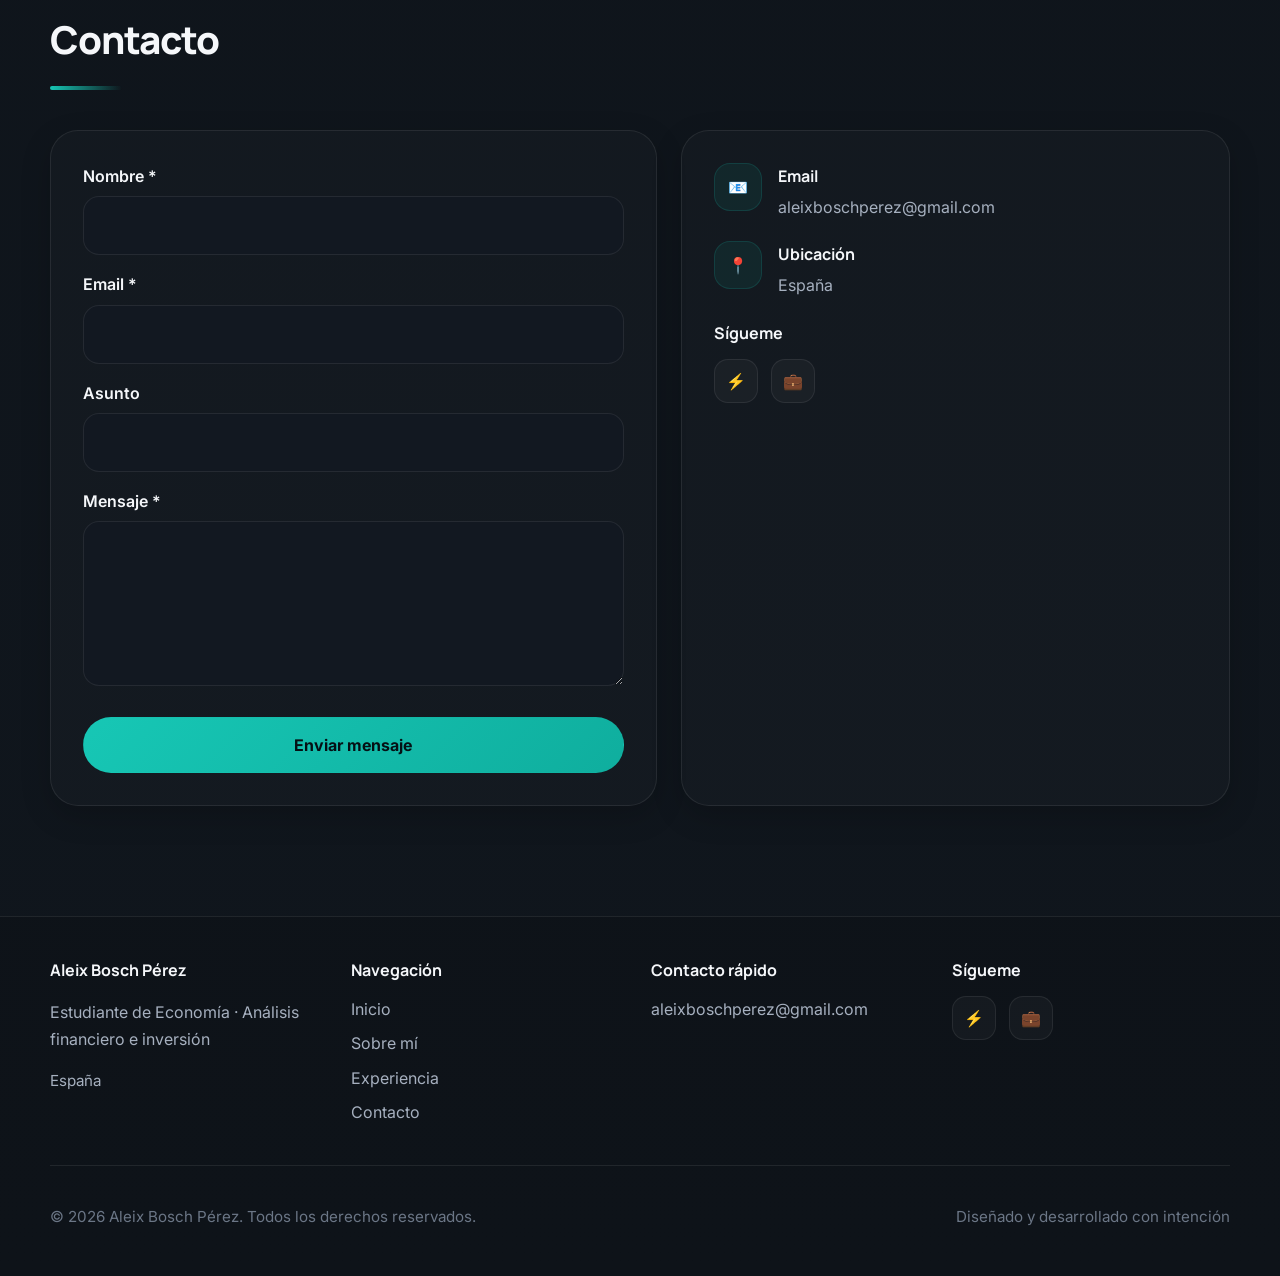
==== commit 886090da: "Changes Co-authored-by: AleixBBPP <213612507+AleixBBPP@users.noreply.github.com>" ====
--- a/index.html
+++ b/index.html
@@ -148,6 +148,16 @@
             </div>
         </section>
 
+        <!-- ÁREAS DE ANÁLISIS -->
+        <section id="areas" class="section section-areas">
+            <div class="container">
+                <h2 class="section-title" data-aos="fade-up">Áreas de análisis</h2>
+                <div class="areas-grid" id="areas-grid">
+                    <!-- main.js renderiza aquí -->
+                </div>
+            </div>
+        </section>
+
         <!-- ABOUT -->
         <section id="about" class="section section-about">
             <div class="container">
--- a/css/styles.css
+++ b/css/styles.css
@@ -421,10 +421,6 @@
     transform: translateX(4px);
 }
 
-.hero-visual {
-    display: flex;
-    justify-content: center;
-}
 
 .hero-avatar-wrap {
     width: min(100%, 380px);
@@ -1192,15 +1188,6 @@
 @keyframes spin {
     to {
         transform: rotate(360deg);
-    }
-}
-
-@keyframes blink {
-    0%, 100% {
-        opacity: 1;
-    }
-    50% {
-        opacity: 0;
     }
 }
 
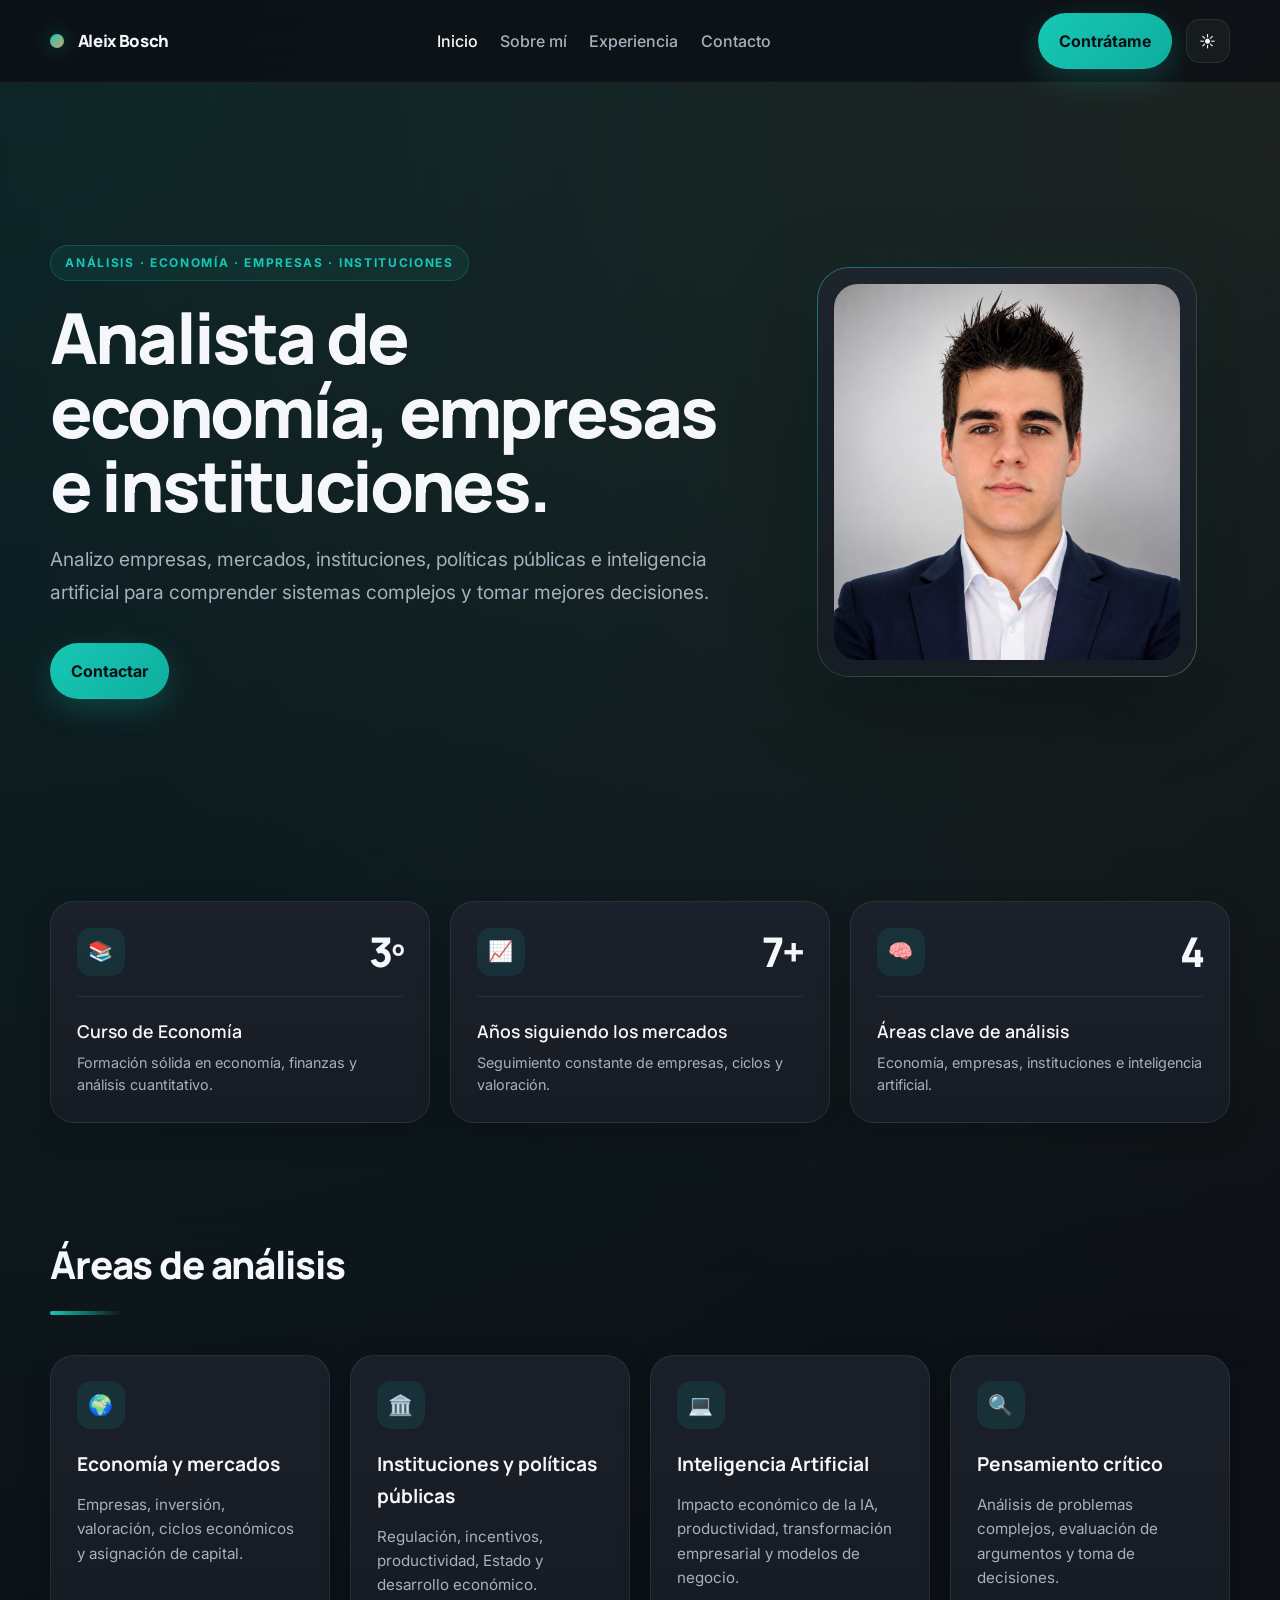
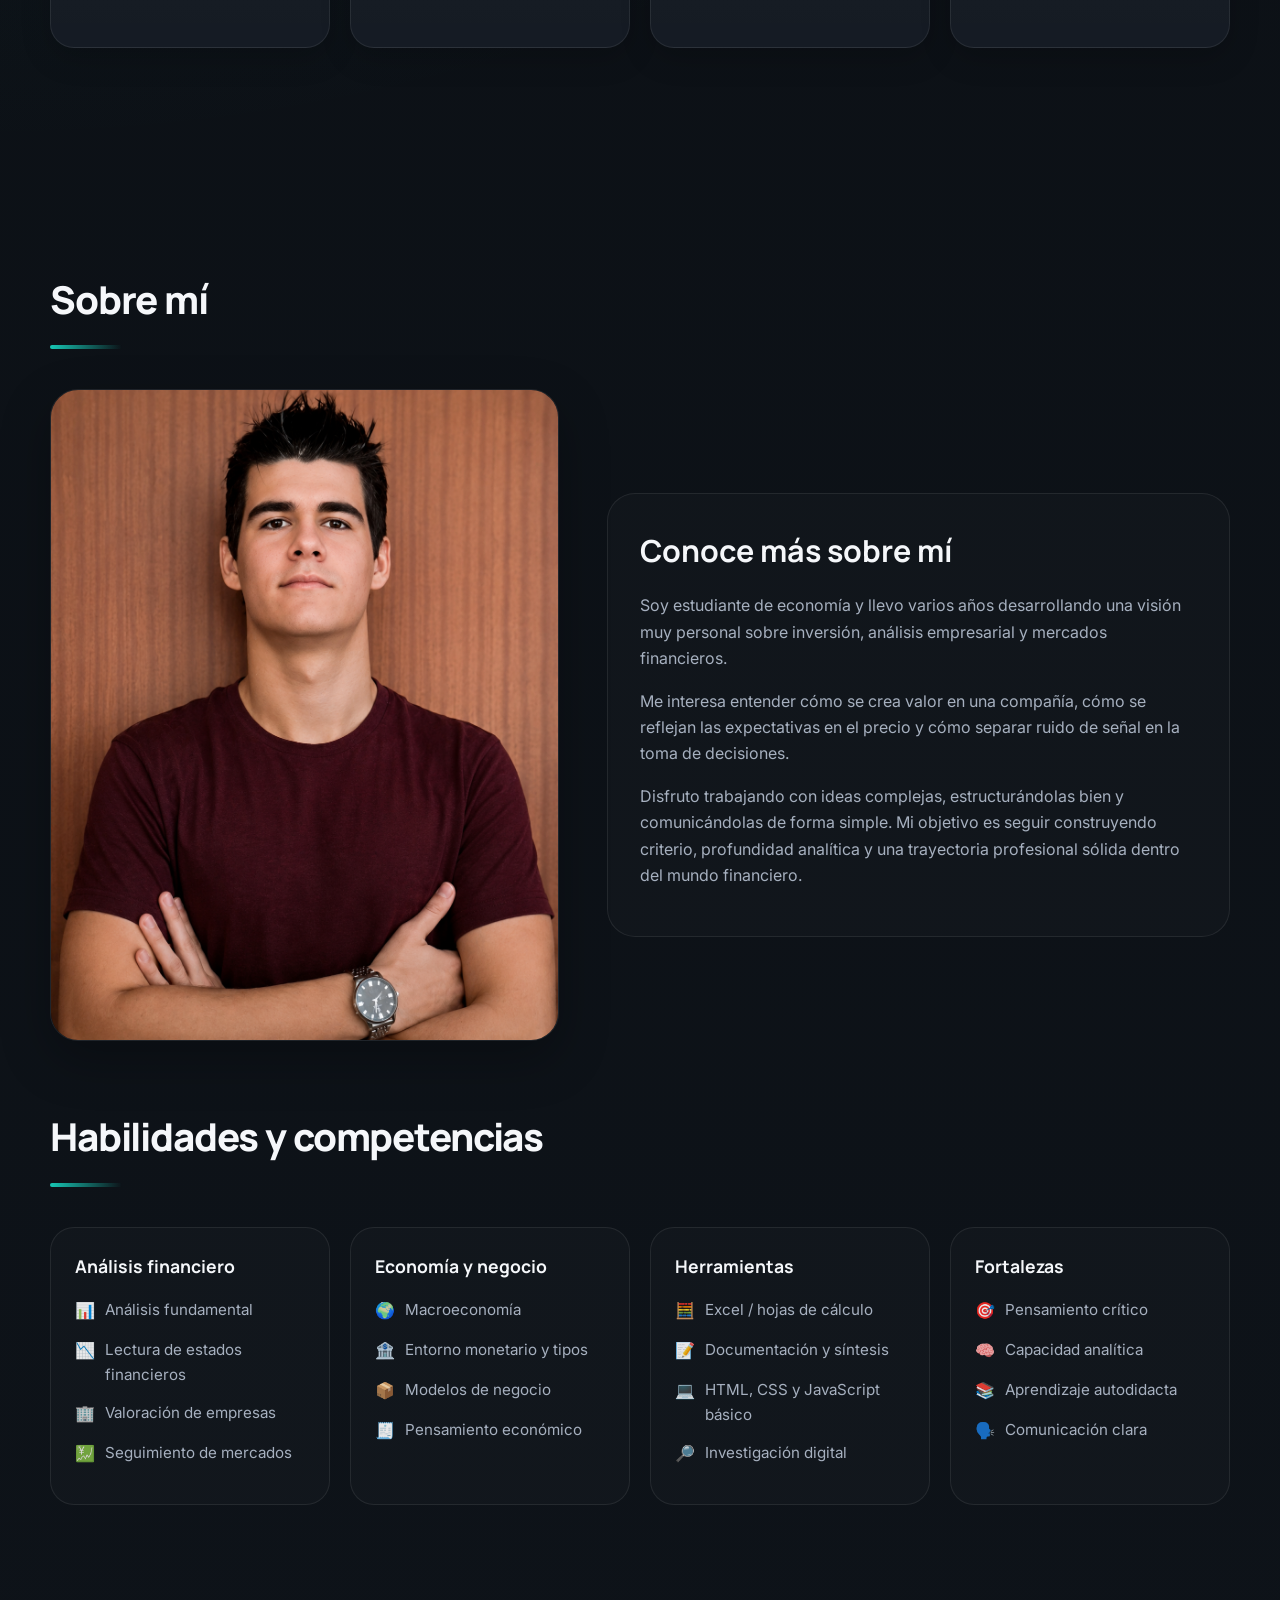
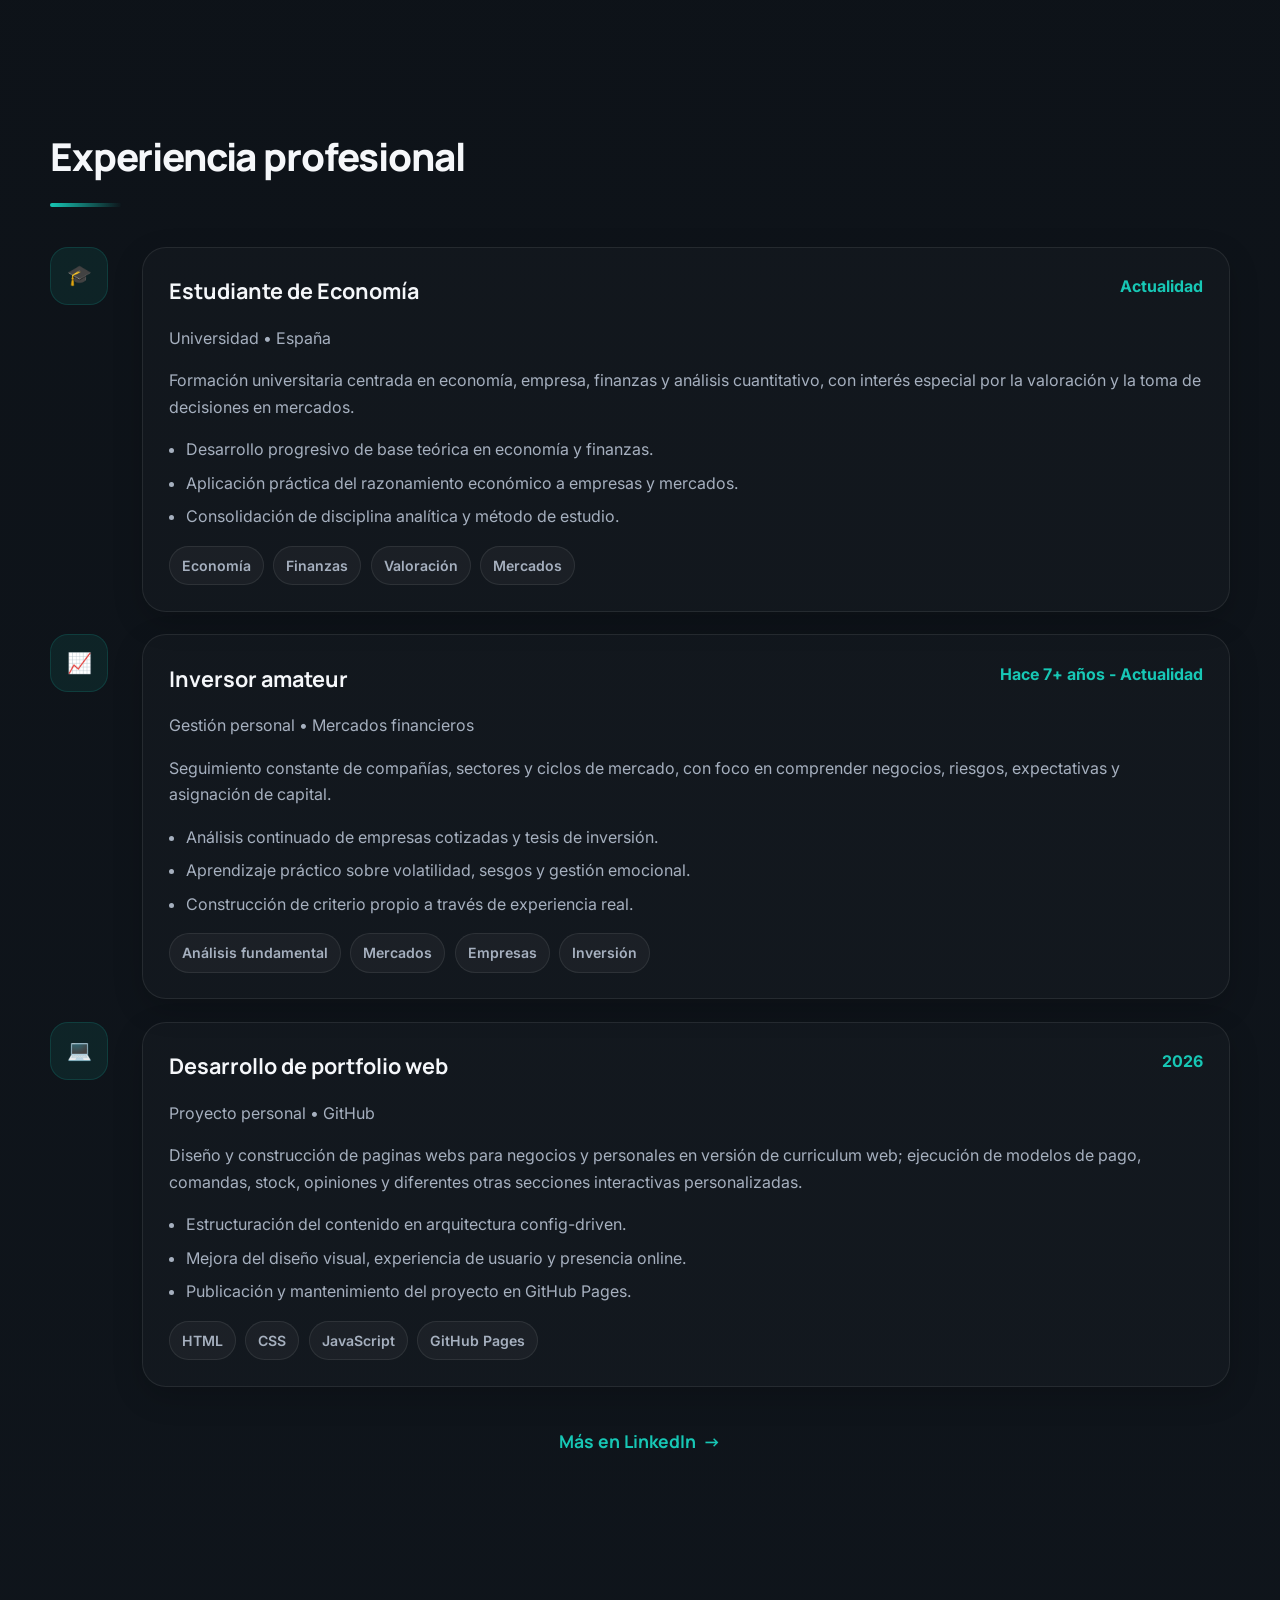
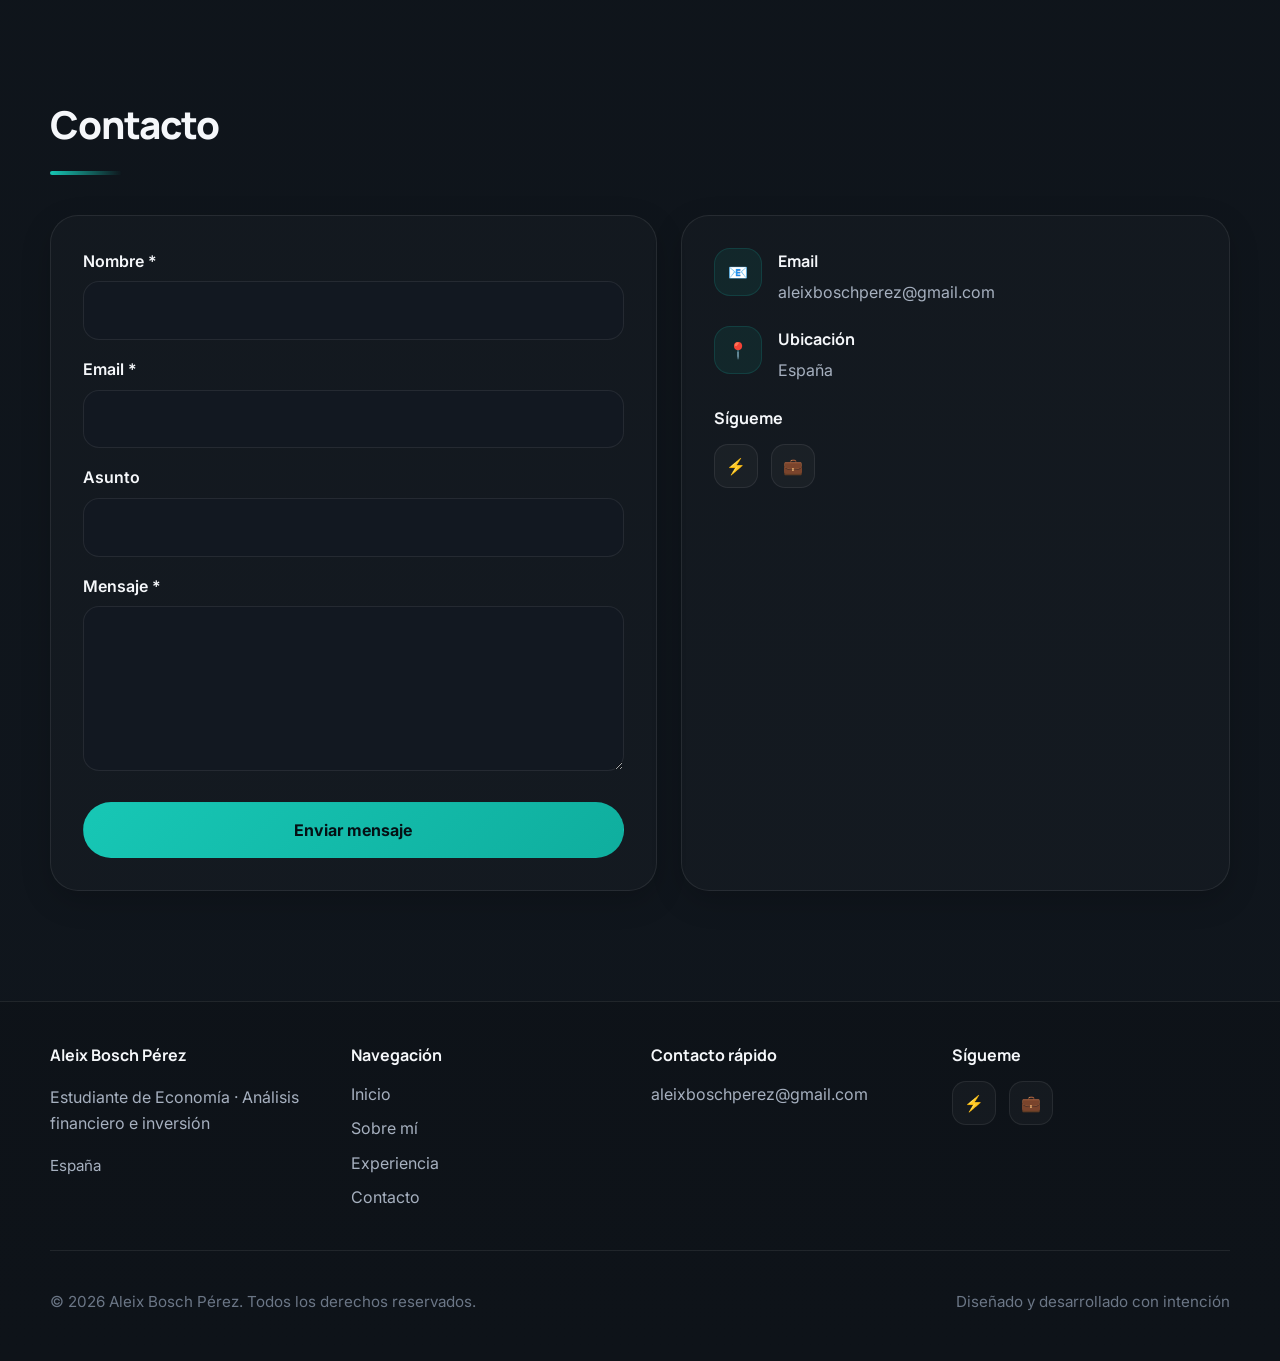
==== commit 86de1181: "Work in progress" ====
--- a/index.html
+++ b/index.html
@@ -113,7 +113,6 @@
             <ul class="nav-menu" id="nav-menu">
                 <li><a href="#home" class="nav-link">Inicio</a></li>
                 <li><a href="#about" class="nav-link">Sobre mí</a></li>
-                <li><a href="#analysis" class="nav-link">Análisis</a></li>
                 <li><a href="#experience" class="nav-link">Experiencia</a></li>
                 <li><a href="#contact" class="nav-link">Contacto</a></li>
             </ul>
@@ -177,15 +176,6 @@
                 </div>
             </div>
         </section>
-        <!-- ANALYSIS -->
-        <section id="analysis" class="section section-analysis">
-            <div class="container">
-                <h2 class="section-title" data-aos="fade-up">Análisis</h2>
-                <div id="analysis-content">
-                    <!-- main.js renderiza aquí -->
-                </div>
-            </div>
-        </section>
         <!-- CONTACT -->
         <section id="contact" class="section section-contact">
             <div class="container">
@@ -203,15 +193,6 @@
         <!-- main.js renderiza aquí -->
     </footer>
 
-    <!-- MODAL PROYECTO -->
-    <div id="project-modal" class="modal" aria-hidden="true">
-        <div class="modal-content">
-            <button class="modal-close" id="modal-close" aria-label="Cerrar modal">&times;</button>
-            <div id="modal-body">
-                <!-- main.js renderiza aquí -->
-            </div>
-        </div>
-    </div>
 
     <!-- BACK TO TOP -->
     <button class="back-to-top" id="back-to-top" aria-label="Volver arriba">
--- a/css/styles.css
+++ b/css/styles.css
@@ -59,13 +59,6 @@
     --shadow-md: 0 18px 50px rgba(0, 0, 0, 0.28);
     --shadow-lg: 0 24px 80px rgba(0, 0, 0, 0.38);
 
-    --modal-bg: linear-gradient(180deg, rgba(18, 24, 33, 0.98), rgba(18, 24, 33, 0.96));
-    --modal-hero-bg: linear-gradient(180deg, rgba(255,255,255,0.04), rgba(255,255,255,0.02)),
-        radial-gradient(circle at top left, rgba(23, 199, 181, 0.09), transparent 38%);
-    --modal-summary-card-bg: rgba(255,255,255,0.03);
-    --modal-block-bg: rgba(255,255,255,0.025);
-    --modal-close-bg: rgba(255, 255, 255, 0.05);
-    --modal-close-bg-hover: rgba(255, 255, 255, 0.08);
 }
 
 html[data-theme="light"] {
@@ -90,13 +83,6 @@
     --shadow-md: 0 18px 40px rgba(15, 23, 32, 0.1);
     --shadow-lg: 0 24px 60px rgba(15, 23, 32, 0.14);
 
-    --modal-bg: linear-gradient(180deg, rgba(255,255,255,0.99), rgba(255,255,255,0.97));
-    --modal-hero-bg: linear-gradient(180deg, rgba(15,143,132,0.06), rgba(15,143,132,0.02)),
-        radial-gradient(circle at top left, rgba(15, 143, 132, 0.07), transparent 38%);
-    --modal-summary-card-bg: rgba(15,23,32,0.03);
-    --modal-block-bg: rgba(15,23,32,0.025);
-    --modal-close-bg: rgba(15, 23, 32, 0.05);
-    --modal-close-bg-hover: rgba(15, 23, 32, 0.09);
 }
 html {
     scroll-behavior: smooth;
@@ -503,12 +489,16 @@
 .stats-grid {
     display: grid;
     grid-template-columns: repeat(3, 1fr);
-    gap: 1.2rem;
+    gap: 1.25rem;
 }
 
 .stat-card {
+    display: flex;
+    flex-direction: column;
     padding: 1.6rem;
-    background: linear-gradient(180deg, rgba(255,255,255,0.03), rgba(255,255,255,0.015));
+    background:
+        linear-gradient(180deg, rgba(255, 255, 255, 0.04), rgba(255, 255, 255, 0.015)),
+        var(--color-surface);
     border: 1px solid var(--color-border);
     border-radius: 24px;
     box-shadow: var(--shadow-sm);
@@ -517,36 +507,133 @@
 
 .stat-card:hover {
     transform: translateY(-6px);
-    border-color: rgba(23, 199, 181, 0.24);
-    box-shadow: var(--shadow-md);
+    border-color: rgba(23, 199, 181, 0.28);
+    box-shadow:
+        var(--shadow-md),
+        0 0 0 1px rgba(23, 199, 181, 0.08);
+}
+
+.stat-card-top {
+    display: flex;
+    align-items: center;
+    justify-content: space-between;
+    gap: 1rem;
+    margin-bottom: 1.25rem;
 }
 
 .stat-icon {
     display: inline-flex;
-    width: 44px;
-    height: 44px;
+    width: 48px;
+    height: 48px;
     align-items: center;
     justify-content: center;
     border-radius: 14px;
     background: rgba(23, 199, 181, 0.1);
-    margin-bottom: 1rem;
-    font-size: 1.1rem;
+    font-size: 1.25rem;
+    flex-shrink: 0;
 }
 
 .stat-number {
-    display: block;
     font-family: var(--font-display);
-    font-size: clamp(2rem, 3vw, 3rem);
+    font-size: clamp(2.2rem, 3.2vw, 3.2rem);
     font-weight: 800;
     letter-spacing: -0.04em;
     color: var(--color-text);
-    margin-bottom: 0.35rem;
+    line-height: 1;
+    text-align: right;
+}
+
+.stat-card-body {
+    margin-top: auto;
+    padding-top: 1.25rem;
+    border-top: 1px solid var(--color-border);
 }
 
 .stat-label {
+    display: block;
+    font-family: var(--font-display);
+    font-size: 1.1rem;
+    font-weight: 600;
+    color: var(--color-text);
+    margin-bottom: 0.4rem;
+}
+
+.stat-description {
+    color: var(--color-text-secondary);
+    font-size: 0.9rem;
+    line-height: 1.55;
+    margin: 0;
+}
+
+/* ====================================
+   ÁREAS DE ANÁLISIS
+==================================== */
+.section-areas {
+    padding-top: 0;
+}
+
+.areas-grid {
+    display: grid;
+    grid-template-columns: repeat(4, 1fr);
+    gap: 1.25rem;
+}
+
+.area-card {
+    display: flex;
+    flex-direction: column;
+    padding: 1.6rem;
+    background:
+        linear-gradient(180deg, rgba(255, 255, 255, 0.035), rgba(255, 255, 255, 0.01)),
+        var(--color-surface);
+    border: 1px solid var(--color-border);
+    border-radius: 24px;
+    box-shadow: var(--shadow-sm);
+    transition: transform var(--transition), border-color var(--transition), box-shadow var(--transition);
+}
+
+.area-card:hover {
+    transform: translateY(-6px);
+    border-color: rgba(23, 199, 181, 0.28);
+    box-shadow:
+        var(--shadow-md),
+        0 0 0 1px rgba(23, 199, 181, 0.08);
+}
+
+.area-icon {
+    display: inline-flex;
+    width: 48px;
+    height: 48px;
+    align-items: center;
+    justify-content: center;
+    border-radius: 14px;
+    background: rgba(23, 199, 181, 0.1);
+    margin-bottom: 1.25rem;
+    font-size: 1.25rem;
+    flex-shrink: 0;
+}
+
+.area-card-body {
+    display: flex;
+    flex-direction: column;
+    flex-grow: 1;
+}
+
+.area-title {
+    font-family: var(--font-display);
+    font-size: 1.2rem;
+    font-weight: 700;
+    color: var(--color-text);
+    margin: 0 0 0.75rem;
+}
+
+.area-description {
     color: var(--color-text-secondary);
     font-size: 0.95rem;
-}
+    line-height: 1.6;
+    margin: 0 0 1.5rem;
+    flex-grow: 1;
+}
+
 
 /* ====================================
    ABOUT
@@ -730,6 +817,35 @@
     color: var(--color-text-secondary);
     font-size: 0.88rem;
     font-weight: 600;
+}
+
+.experience-linkedin {
+    text-align: center;
+    margin-top: 2.5rem;
+    font-family: var(--font-display);
+    font-size: 1.1rem;
+    font-weight: 700;
+}
+
+.experience-linkedin a {
+    display: inline-flex;
+    align-items: center;
+    gap: 0.4rem;
+    color: var(--color-primary);
+    transition: gap var(--transition), color var(--transition);
+}
+
+.experience-linkedin a:hover {
+    gap: 0.7rem;
+    color: var(--color-primary-hover);
+}
+
+.experience-linkedin a span {
+    transition: transform 0.2s ease;
+}
+
+.experience-linkedin a:hover span {
+    transform: translateX(4px);
 }
 
 /* ====================================
@@ -893,213 +1009,6 @@
     font-size: 0.95rem;
 }
 
-/* ====================================
-   MODAL BASE
-==================================== */
-.modal {
-    position: fixed;
-    inset: 0;
-    background: rgba(5, 10, 15, 0.76);
-    display: none;
-    align-items: center;
-    justify-content: center;
-    padding: 1rem;
-    z-index: 1200;
-    backdrop-filter: blur(10px);
-    -webkit-backdrop-filter: blur(10px);
-}
-
-.modal.open {
-    display: flex;
-}
-
-.modal-content {
-    width: min(100%, 880px);
-    max-height: 88vh;
-    overflow-y: auto;
-    background: var(--modal-bg);
-    border: 1px solid var(--color-border);
-    border-radius: 28px;
-    padding: 2rem;
-    box-shadow: var(--shadow-lg);
-    position: relative;
-    color: var(--color-text);
-}
-
-.modal-close {
-    position: absolute;
-    top: 1rem;
-    right: 1rem;
-    width: 42px;
-    height: 42px;
-    border: none;
-    border-radius: 14px;
-    background: var(--modal-close-bg);
-    color: var(--color-text);
-    cursor: pointer;
-    transition: background var(--transition), transform var(--transition);
-}
-
-.modal-close:hover {
-    background: var(--modal-close-bg-hover);
-    transform: scale(1.04);
-}
-
-/* ====================================
-   PREMIUM MODAL POLISH
-==================================== */
-.analysis-modal-content {
-    padding-top: 0.5rem;
-}
-
-.analysis-modal-hero {
-    position: relative;
-    padding: 1.2rem 1.2rem 1.35rem;
-    margin-bottom: 1.4rem;
-    border-radius: 22px;
-    background: var(--modal-hero-bg);
-    border: 1px solid var(--color-border);
-}
-
-.analysis-modal-hero-top {
-    display: flex;
-    gap: 0.75rem;
-    flex-wrap: wrap;
-    margin-bottom: 1rem;
-}
-
-.analysis-modal-head {
-    display: flex;
-    gap: 0.75rem;
-    flex-wrap: wrap;
-    margin-bottom: 1rem;
-}
-
-.analysis-modal-title {
-    margin: 0 0 0.85rem;
-    font-family: var(--font-display);
-    font-size: clamp(1.8rem, 3vw, 2.6rem);
-    line-height: 1.05;
-    letter-spacing: -0.04em;
-    color: var(--color-text);
-}
-
-.analysis-modal-thesis {
-    margin: 0 0 1.5rem;
-    max-width: 60ch;
-    color: var(--color-text);
-    font-size: 1.02rem;
-    font-weight: 600;
-    line-height: 1.7;
-}
-
-.analysis-summary-grid {
-    display: grid;
-    grid-template-columns: repeat(2, minmax(0, 1fr));
-    gap: 0.9rem;
-    margin: 0 0 1.5rem;
-}
-
-.analysis-summary-card {
-    padding: 1rem 1rem 1.05rem;
-    border-radius: 18px;
-    background: var(--modal-summary-card-bg);
-    border: 1px solid var(--color-border);
-    box-shadow: inset 0 1px 0 rgba(255,255,255,0.02);
-}
-
-.analysis-summary-label {
-    display: block;
-    margin-bottom: 0.35rem;
-    font-size: 0.74rem;
-    text-transform: uppercase;
-    letter-spacing: 0.1em;
-    color: var(--color-text-muted);
-    font-weight: 700;
-}
-
-.analysis-summary-value {
-    display: block;
-    color: var(--color-text);
-    font-weight: 700;
-    line-height: 1.45;
-}
-
-.analysis-modal-block {
-    padding: 1.15rem 1.15rem 1.25rem;
-    margin-bottom: 1rem;
-    border-radius: 20px;
-    background: var(--modal-block-bg);
-    border: 1px solid var(--color-border);
-}
-
-.analysis-modal-dual {
-    display: grid;
-    grid-template-columns: 1fr 1fr;
-    gap: 1rem;
-    margin-bottom: 1rem;
-}
-
-.analysis-modal-section {
-    margin-bottom: 1.5rem;
-}
-
-.analysis-modal-section h3 {
-    margin: 0 0 0.85rem;
-    font-family: var(--font-display);
-    font-size: 1.08rem;
-    color: var(--color-text);
-    letter-spacing: -0.02em;
-}
-
-.analysis-modal-section p {
-    margin: 0 0 0.95rem;
-    color: var(--color-text-secondary);
-    line-height: 1.75;
-    max-width: 68ch;
-}
-
-.analysis-risk-list {
-    margin: 0;
-    padding-left: 1.1rem;
-    color: var(--color-text-secondary);
-}
-
-.analysis-risk-list li {
-    margin-bottom: 0.65rem;
-    line-height: 1.65;
-}
-
-.analysis-conclusion-box {
-    margin-top: 0.4rem;
-    padding: 1.2rem 1.2rem 1.25rem;
-    border-radius: 22px;
-    background:
-        linear-gradient(180deg, rgba(23, 199, 181, 0.07), rgba(23, 199, 181, 0.03)),
-        rgba(255,255,255,0.02);
-    border: 1px solid rgba(23, 199, 181, 0.18);
-}
-
-.analysis-conclusion-label {
-    display: inline-block;
-    margin-bottom: 0.6rem;
-    font-size: 0.78rem;
-    text-transform: uppercase;
-    letter-spacing: 0.1em;
-    color: var(--color-primary);
-    font-weight: 800;
-}
-
-.analysis-conclusion-box p {
-    margin: 0;
-    color: var(--color-text);
-    font-weight: 600;
-    line-height: 1.7;
-}
-
-.analysis-tags-large {
-    margin-top: 1.2rem;
-}
 /* ====================================
    PROGRESS BAR
 ==================================== */
@@ -1208,24 +1117,18 @@
         grid-template-columns: 1fr;
     }
 
-    .skills-categories-grid {
+    .skills-categories-grid,
+    .areas-grid {
         grid-template-columns: repeat(2, 1fr);
     }
+
 
     .footer-content {
         grid-template-columns: repeat(2, 1fr);
     }
 
-    .analysis-grid {
-        grid-template-columns: 1fr;
-    }
-
     .hero-greeting {
         max-width: none;
-    }
-    .analysis-metrics,
-    .analysis-summary-grid {
-    grid-template-columns: 1fr;
     }
 }
 
@@ -1260,9 +1163,11 @@
 
     .stats-grid,
     .skills-categories-grid,
+    .areas-grid,
     .footer-content {
         grid-template-columns: 1fr;
     }
+
 
     .experience-item {
         grid-template-columns: 1fr;
@@ -1276,14 +1181,6 @@
     .experience-header {
         flex-direction: column;
         align-items: flex-start;
-    }
-    .analysis-modal-dual,
-    .analysis-summary-grid {
-        grid-template-columns: 1fr;
-    }
-
-    .analysis-modal-title {
-        max-width: none;
     }
 }
 
@@ -1308,8 +1205,7 @@
     .contact-info,
     .experience-content,
     .stat-card,
-    .skill-category-card,
-    .modal-content {
+    .skill-category-card {
         padding: 1.3rem;
     }
 
@@ -1320,221 +1216,4 @@
     .hero-avatar-wrap {
         width: min(100%, 320px);
     }
-    .modal-content {
-    padding: 1.3rem;
-    }
-
-    .analysis-card {
-    padding: 1.25rem;
-    }
-     .analysis-modal-hero,
-    .analysis-modal-block,
-    .analysis-conclusion-box,
-    .analysis-summary-card {
-        padding: 1rem;
-    }
   }
-/* ====================================
-   ANALYSIS
-==================================== */
-.section-analysis {
-    padding-top: 100px;
-}
-
-.analysis-grid {
-    display: grid;
-    grid-template-columns: repeat(3, minmax(0, 1fr));
-    gap: 1.5rem;
-    align-items: stretch;
-}
-
-.analysis-card {
-    display: flex;
-    flex-direction: column;
-    justify-content: space-between;
-    min-height: 100%;
-    padding: 1.6rem;
-    background: linear-gradient(180deg, rgba(255,255,255,0.035), rgba(255,255,255,0.02));
-    border: 1px solid var(--color-border);
-    border-radius: 24px;
-    box-shadow: var(--shadow-sm);
-    transition:
-        transform var(--transition),
-        border-color var(--transition),
-        box-shadow var(--transition),
-        background var(--transition);
-    cursor: pointer;
-    outline: none;
-    position: relative;
-    overflow: hidden;
-}
-
-.analysis-card::before {
-    content: "";
-    position: absolute;
-    inset: 0;
-    background: linear-gradient(135deg, rgba(23, 199, 181, 0.06), transparent 42%);
-    opacity: 0;
-    transition: opacity var(--transition);
-    pointer-events: none;
-}
-
-.analysis-card:hover,
-.analysis-card:focus-visible {
-    transform: translateY(-8px);
-    border-color: rgba(23, 199, 181, 0.22);
-    box-shadow: var(--shadow-md);
-    background: linear-gradient(180deg, rgba(255,255,255,0.045), rgba(255,255,255,0.025));
-}
-
-.analysis-card:hover::before,
-.analysis-card:focus-visible::before {
-    opacity: 1;
-}
-
-.analysis-card-top {
-    display: flex;
-    justify-content: space-between;
-    align-items: center;
-    gap: 0.75rem;
-    flex-wrap: wrap;
-    margin-bottom: 1rem;
-}
-
-.analysis-category,
-.analysis-status {
-    display: inline-flex;
-    align-items: center;
-    justify-content: center;
-    min-height: 32px;
-    padding: 0.38rem 0.72rem;
-    border-radius: var(--radius-full);
-    font-size: 0.78rem;
-    font-weight: 700;
-    letter-spacing: 0.02em;
-    white-space: nowrap;
-}
-
-.analysis-category {
-    background: rgba(23, 199, 181, 0.12);
-    color: var(--color-primary);
-    border: 1px solid rgba(23, 199, 181, 0.18);
-}
-
-.analysis-status {
-    background: rgba(255, 255, 255, 0.04);
-    color: var(--color-text-secondary);
-    border: 1px solid var(--color-border);
-}
-
-.analysis-title {
-    margin: 0 0 1rem;
-    font-family: var(--font-display);
-    font-size: 1.35rem;
-    line-height: 1.15;
-    color: var(--color-text);
-    letter-spacing: -0.03em;
-}
-
-.analysis-excerpt {
-    margin: 0 0 0.9rem;
-    color: var(--color-text);
-    font-weight: 600;
-    line-height: 1.5;
-}
-
-.analysis-thesis {
-    margin: 0 0 1.2rem;
-    color: var(--color-text-secondary);
-    line-height: 1.6;
-}
-
-.analysis-tags {
-    display: flex;
-    flex-wrap: wrap;
-    gap: 0.55rem;
-    margin-top: auto;
-    margin-bottom: 1.2rem;
-}
-
-.analysis-tag {
-    display: inline-flex;
-    align-items: center;
-    min-height: 31px;
-    padding: 0.34rem 0.68rem;
-    border-radius: var(--radius-full);
-    background: rgba(255, 255, 255, 0.04);
-    border: 1px solid var(--color-border);
-    color: var(--color-text-secondary);
-    font-size: 0.8rem;
-    font-weight: 600;
-}
-
-.analysis-open-btn {
-    display: inline-flex;
-    align-items: center;
-    justify-content: center;
-    align-self: flex-start;
-    min-height: 42px;
-    padding: 0.8rem 1rem;
-    border-radius: 14px;
-    background: rgba(23, 199, 181, 0.1);
-    border: 1px solid rgba(23, 199, 181, 0.18);
-    color: var(--color-primary);
-    font-weight: 700;
-    cursor: pointer;
-    transition:
-        background var(--transition),
-        border-color var(--transition),
-        transform var(--transition),
-        color var(--transition);
-}
-
-.analysis-open-btn:hover {
-    transform: translateY(-1px);
-    background: rgba(23, 199, 181, 0.16);
-    border-color: rgba(23, 199, 181, 0.28);
-}
-.analysis-intro {
-    max-width: 760px;
-    margin-bottom: 2rem;
-}
-
-.analysis-intro p {
-    margin: 0;
-    color: var(--color-text-secondary);
-    font-size: 1.02rem;
-    line-height: 1.75;
-}
-
-.analysis-metrics {
-    display: grid;
-    grid-template-columns: repeat(3, 1fr);
-    gap: 0.75rem;
-    margin: 0 0 1.1rem;
-}
-
-.analysis-metric {
-    padding: 0.8rem 0.9rem;
-    border-radius: 16px;
-    background: rgba(255,255,255,0.03);
-    border: 1px solid var(--color-border);
-}
-
-.analysis-metric-label {
-    display: block;
-    margin-bottom: 0.3rem;
-    font-size: 0.74rem;
-    text-transform: uppercase;
-    letter-spacing: 0.08em;
-    color: var(--color-text-muted);
-    font-weight: 700;
-}
-
-.analysis-metric-value {
-    display: block;
-    color: var(--color-text);
-    font-size: 0.92rem;
-    font-weight: 700;
-    line-height: 1.4;
-}
